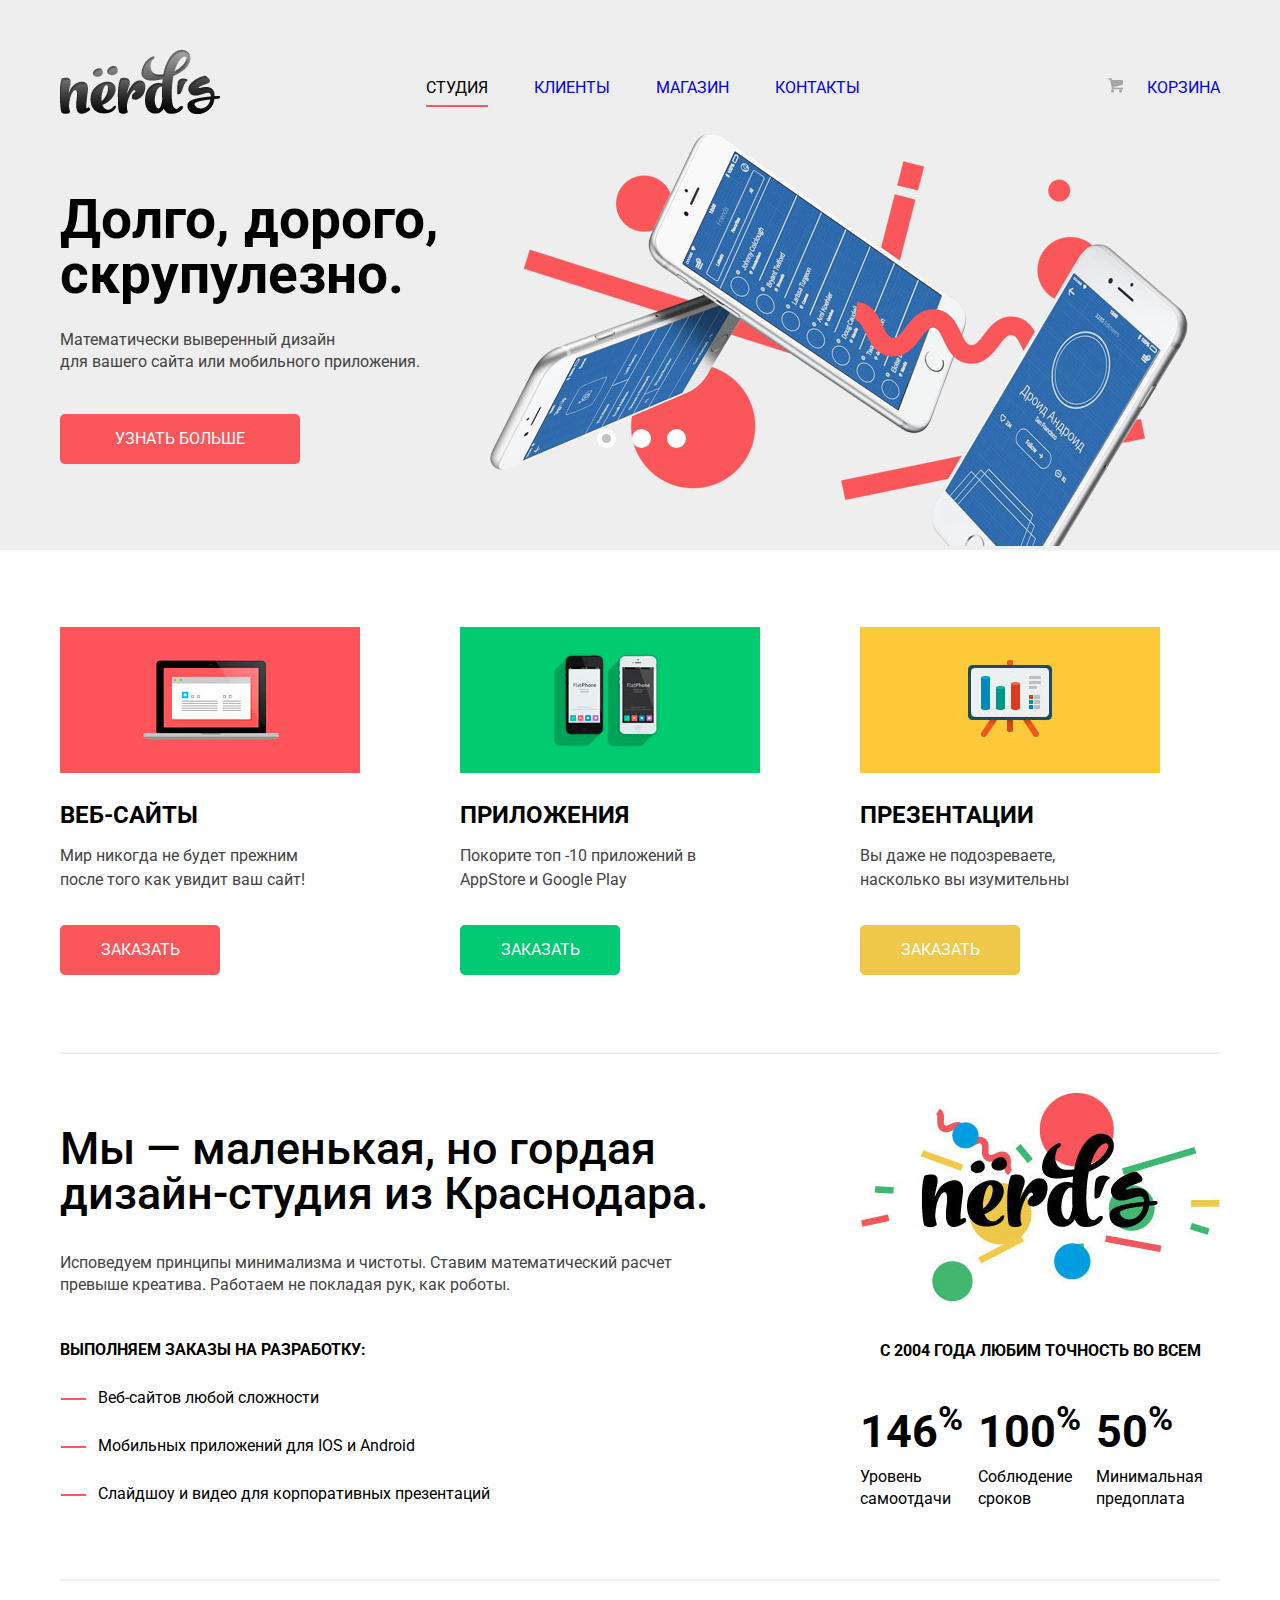
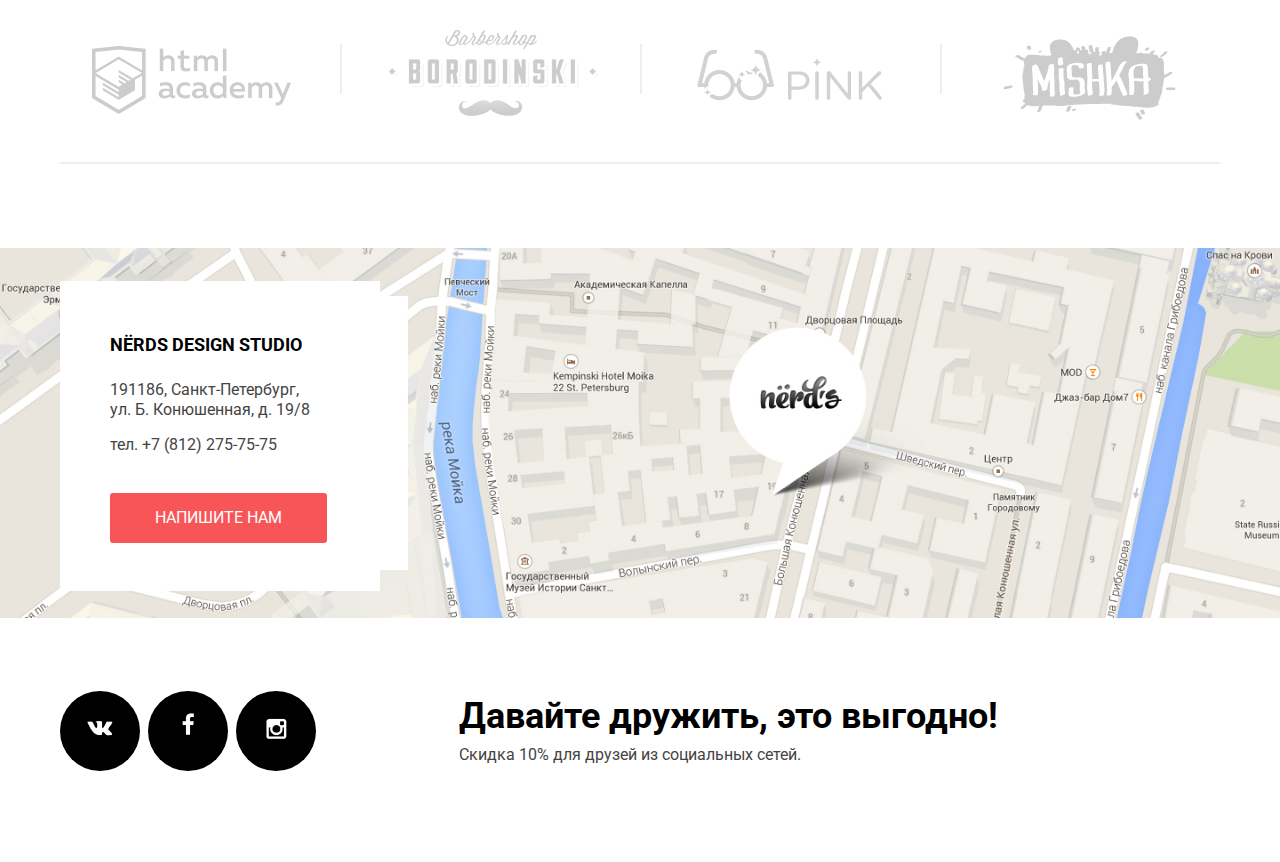
==== index.html @ 0f5d5f42 "полная доделка" ====
<!DOCTYPE html>
<html>
   <head>
      <meta charset="utf-8">
      <title>Дизайн студия Nёrd's</title>
      <link href="https://fonts.googleapis.com/css?family=Roboto:400,500,700&amp;subset=cyrillic" rel="stylesheet">
      <link href="css/normalize.css" rel="stylesheet">
      <link href="css/style.css" rel="stylesheet">
   </head>
   <body>
      <header class="main-header">
         <div class="container">
            <nav class="main-navigation">
               <div class="nav-logo">
                  <a href="#">
                  <img src="img/nerds-logo.png.png" width="100%" height="" alt="logo">
                  </a>
               </div>
               <ul class="nav-menu">
                  <li><a class="nav-btn active">СТУДИЯ</a></li>
                  <li><a class="nav-btn" href="#">КЛИЕНТЫ</a></li>
                  <li><a class="nav-btn" href="catalog.html">МАГАЗИН</a></li>
                  <li><a class="nav-btn" href="#">КОНТАКТЫ</a></li>
               </ul>
               <div class="user-block">
                  <a class="nav-btn" href="#"><img src="img/cart-icon.png.png" width="" height="" alt="basket"> КОРЗИНА</a>
               </div>
            </nav>
            <div class="slider">
               <input type="radio" id="btn-1" name="toggle" checked>
               <input type="radio" id="btn-2" name="toggle">
               <input type="radio" id="btn-3" name="toggle">
               <div class="slider-controls">
                  <label for="btn-1"></label>
                  <label for="btn-2"></label>
                  <label for="btn-3"></label>
               </div>
               <div class="slides">
                  <div class="slide">
                     <div class="slide-text">
                        <div class="slide-title">Долго, дорого, скрупулезно.</div>
                        <p>Математически выверенный дизайн<br>
                           для вашего сайта или мобильного приложения.
                        </p>
                        <a class="btn" href="#">УЗНАТЬ БОЛЬШЕ</a>
                     </div>
                  </div>
                  <div class="slide">
                     <div class="slide-text">
                        <div class="slide-title">Любим математику, как никто другой</div>
                        <p>Никакого креатива, только математические формулы<br>для расчета идеальных пропорций.
                        </p>
                        <a class="btn" href="#">УЗНАТЬ БОЛЬШЕ</a>
                     </div>
                  </div>
                  <div class="slide">
                     <div class="slide-text">
                        <div class="slide-title">Только ночь,<br> только хардкор</div>
                        <p>Работать днем, как все? Мы против этого.<br>
                           Ближе к полуночи работа только начинается
                        </p>
                        <a class="btn" href="#">УЗНАТЬ БОЛЬШЕ</a>
                     </div>
                  </div>
               </div>
            </div>
         </div>
      </header>
      <div class="categories container">
         <div class="production-web">
            <img src="img/production-web.jpg" width="300px" height="146px" alt="веб-сайты"> 
            <h3>ВЕБ-САЙТЫ</h3>
            <p>Мир никогда не будет прежним<br>
               после того как увидит ваш сайт!
            </p>
            <a href="#">ЗАКАЗАТЬ</a> 
         </div>
         <div class="production-app">
            <img src="img/production-app.jpg" width="300px" height="146px" alt="приложения">
            <h3>ПРИЛОЖЕНИЯ</h3>
            <p>Покорите топ -10 приложений в<br>
               AppStore и Google Play
            </p>
            <a href="#">ЗАКАЗАТЬ</a>
         </div>
         <div class="production-pres">
            <img src="img/production-pres.jpg" width="300px" height="146px" alt="презентации">
            <h3>ПРЕЗЕНТАЦИИ</h3>
            <p>Вы даже не подозреваете,<br>
               насколько вы изумительны
            </p>
            <a href="#">ЗАКАЗАТЬ</a>
         </div>
      </div>
      <div class="column container">
         <div class="column-left">
            <div class="lead"> Мы — маленькая, но гордая
               дизайн-студия из Краснодара.
            </div>
            <p>Исповедуем принципы минимализма и чистоты. Ставим математический расчет превыше креатива. Работаем не покладая рук, как роботы.</p>
            <div class="column-work"> ВЫПОЛНЯЕМ ЗАКАЗЫ НА РАЗРАБОТКУ:
            </div>
            <ul>
               <li>Веб-сайтов любой сложности</li>
               <li>Мобильных приложений для IOS и Android</li>
               <li>Слайдшоу и видео для корпоративных презентаций</li>
            </ul>
         </div>
         <div class="column-right">
            <div class="column-logo">
               <img src="img/nerds-illustration.jpg.jpg" width="360" height="208" alt="Логотип Nerds">
            </div>
            <span class="column-right-work">С 2004 ГОДА ЛЮБИМ ТОЧНОСТЬ ВО ВСЕМ</span>
            <ul>
               <li><span class="right-work">146<sup>%</sup></span><br> Уровень самоотдачи</li>
               <li><span class="right-work">100<sup>%</sup></span><br>  Соблюдение сроков</li>
               <li><span class="right-work">50<sup>%</sup></span><br> Минимальная предоплата</li>
            </ul>
         </div>
      </div>
      <div class="friends-logo container">
         <a href="#"><img src="img/logo-1.png.png" width="" height="" alt="html academy" class="opacity"></a>
         <a href="#"><img src="img/logo-2.png.png" width="" height="" alt="borodinski" class="opacity"></a>
         <a href="#"><img src="img/logo-3.png.png" width="" height="" alt="pink" class="opacity"></a>
         <a href="#"><img src="img/logo-4.png.png" width="" height="" alt="mishka" class="opacity"></a>
      </div>
      <div class="map">
         <img src="img/map.jpg" width="100%" height="" alt="карта">
         <div class="contacts">
         
           <h4>NЁRDS DESIGN STUDIO</h4>
           <p><span class="address">191186, Санкт-Петербург,<br> ул. Б. Конюшенная, д. 19/8</span><br>тел. +7 (812) 275-75-75</p>
            <a href="#">НАПИШИТЕ НАМ</a>
         
         </div>
      </div>
      <footer class="main-footer container">
         <div class="footer-social">
            <a href="#" class="social vk">в контакте</a>
            <a href="#" class="social fb">фейсбук</a>
            <a href="#" class="social insta">инстаграмм</a>
         </div>
         <div class="footer-content">
            <h2>Давайте дружить, это выгодно!</h2>
            <p> Скидка 10% для друзей из социальных сетей.</p>
         </div>
      </footer>
   </body>
</html>
---- css/style.css ----
body {
    font-size: 16px;
    line-height: 22px;
    background-color: #ffffff;
    font-weight: normal;
    font-family: Roboto, Arial, sans-serif;
    
}

/* layout */

.container {
    width: 1160px;
/*    justify-content: space-between;*/
    margin-left: auto;
    margin-right: auto;
/*    display: flex;*/
    padding-left: 20px;
    padding-right: 20px;
}


/* common */

button {

}

.lead {
    font-size: 45px;
    line-height: 45px;
    font-weight: 500;
    color: #000;
    margin-top: 50px;
    margin-bottom: 36px;
}

.main-header h1 {
    font-size: 55px;
    padding-bottom: 106px;
    text-align: center;
    padding-top: 35px;
    line-height: 55px;
/*    padding-left: 20px;*/
}
h2 {
    font-size: 36px;
    line-height: 36px;
    font-weight: bold;
}
h3 {
    font-size: 24px;
    line-height: 24px;
    margin-bottom: 17px;
}
p {
    color: #444444;
}

/* header */

.main-header {
    background-color: #eeeeee;
/*    height: 545px;*/
}

/* nav */

.main-navigation {
    display: flex;
    justify-content: space-between;
}
.nav-logo {
    margin-top: 49px;
}
.nav-logo:hover {
  opacity: 0.8;
}
.nav-logo:active {
  opacity: 0.3;
}
.nav-menu {
    margin-top: 77px;
    padding-left: 0px;
}
.nav-btn {
    padding-bottom: 8px;
    text-decoration: none; 
}
.active {
    border-bottom: 2px solid;
    border-color: #fb565a;
}
.nav-menu li {
    display: inline;
    margin-right: 42px;
   
}
.nav-menu a:hover {
    color: #e74246;
}
.nav-menu a:active {
    color: #cacaca;
}
.user-block {
    margin-top: 77px; 
}
.basket {
    text-decoration: none; 
}
.user-block a:hover {
    color: #e74246;
}
.user-block a:active {
    color: #cacaca;
}
.user-block img {
    margin-right: 20px;
}

/* Slider */

.slider {
    position: relative;
    height: 430px;
    width: 1160px
}
.slider input[type=radio] {
    position: absolute;
    opacity: 0;
}
.slider-controls {
    position: absolute;
    bottom: 95px;
    left: 50%;
    width: 200px;
    height: 10px;
    margin-left: -93px;
    text-align: center;
    z-index: 1;
    margin-bottom: 16px;
}
.slider-controls label {
    display: inline-block;
    width: 9px;
    height: 9px;
/*    margin: 0 3px;*/
    background: #ffffff;
    border: 5px solid white;
    vertical-align: top;
    border-radius: 50%;
    cursor: pointer;
    margin-right: 12px;
}
#btn-1:checked ~ .slider-controls label[for="btn-1"],
#btn-2:checked ~ .slider-controls label[for="btn-2"],
#btn-3:checked ~ .slider-controls label[for="btn-3"] { 
    background:#c1c1c1;
}
.slide {
    position: absolute;
    top: 0;
    left: 0;
    width: 100%;
    height: 100%;
    overflow: hidden;
}
.slide-text {
    width: 530px;
    padding: 30px 0;
    color: #283136;
}
.slide-text p {
    margin-top: 27px;
}
.slide-title {
    font-size: 55px;
    line-height: 55px;
    font-weight: bold;
    color: black;
    padding-top: 42px;
}
.slide .btn {
    display: block;
    width: 240px;
    height: 50px;
    font-size: 16px;
    line-height: 50px;
    margin-top: 41px;
    color: #ffffff;
    text-transform: uppercase;
    text-align: center;
    text-decoration: none;
    background: #fb565a;
    border-radius: 5px;
}
.slide .btn:hover {
    background: #e74246;
}
.slide .btn:active {
    background: #d7373b;
    color: #e38486;
}

.slide:nth-child(1) {
    background-image: url("../img/slide1.png");
    background-repeat: no-repeat;
    background-position: 99% -5px;
}
.slide:nth-child(2) {
    background-image: url("../img/slide2.png");
    background-repeat: no-repeat;
    background-position: 100% 0px;
}
.slide:nth-child(3) {
    background-image: url("../img/slide3.png");
    background-repeat: no-repeat;
    background-position: 100% 0px;
}
.slide {
    display: none;
}
#btn-1:checked ~ .slides .slide:nth-child(1) { 
    display: block;
}
#btn-2:checked ~ .slides .slide:nth-child(2) { 
    display: block;
}
#btn-3:checked ~ .slides .slide:nth-child(3) { 
    display: block;}

/* Categories */

.categories {
    display: flex;
    justify-content: space-between;
    padding-top: 77px;
}
.categories p {
    line-height: 24px;
}
.production-web a {
    display: inline-block;
    width: 160px;
    line-height: 50px;
    text-decoration: none;
    background: #fb565a;
    color: #ffffff;
    text-align: center;
    border-radius: 5px;
    margin-top: 17px;
}
.production-web a:hover {
    background-color: #e74246;
}
.production-web a:active {
    background-color: #d7373b;
    color: #e38486;
}
.production-app a {
    display: inline-block;
    width: 160px;
    line-height: 50px;
    text-decoration: none;
    background: #00ca74;
    color: #ffffff;
    text-align: center;
    border-radius: 5px;
    margin-top: 17px;
}
.production-app a:hover {
    background-color: #00bc6c;
}
.production-app a:active {
    background-color: #00aa62;
    color: #74c69a;
}
.production-pres {
/*    width: 300px;*/
    margin-right: 60px;
}
.production-pres a {
    display: inline-block;
    width: 160px;
    line-height: 50px;
    text-decoration: none;
    background: #efc84a;
    color: #ffffff;
    text-align: center;
    border-radius: 5px;
    margin-top: 17px;
}
.production-pres a:hover {
    background-color: #eab534;
}
.production-pres a:active {
    background-color: #e5a722;
    color: #edc47c;
}



/*Catalog*/

.catalog.container {
    display: flex;
    padding-top: 22px;
}
.catalog-column-left {
  padding-right: 141px;
  padding-top: 3px;
}
.filter-title {
   font-size: 19px;
/*   line-height: 30px;*/
    font-weight: bold;
}
.layout {
    padding-top: 60px;
}

.layout ul, .features ul {
    list-style-type: none;
    padding: 0;
}
.layout li {
  line-height: 28px;
  position: relative;
  padding-bottom: 12px;
}
.layout input {
  margin-right: 25px;
}
.layout input:before { 
    content: "";
    width: 25px;
    height: 25px;
    position: absolute;
    top: 1px;
    left: 0px;
    background: #ffffff url(../img/sprite.png) no-repeat;
    cursor: pointer;
    background-position: -82px -247px;
}
.layout input:checked:before {
   background-position: -178px -247px;
}
.features {
  padding-top: 19px;
}
.features ul {
  margin-top: 6px;
}
.features li {
  position: relative;
  line-height: 40px;
}
.features input {
  margin-right: 25px;
  
}
 .features input:before { 
    content: "";
    width: 27px;
    height: 23px;
    position: absolute;
    top: 11px;
    left: 0px;
    background: #ffffff url(../img/sprite.png) no-repeat;
    cursor: pointer;
    background-position: 1px -125px;
}
.features input:checked:before {
   background-position: -175px -125px;
}

.catalog-column-left button {
  width: 260px;
  height: 50px;
  background: #eeeeee;
  font-weight: bold;
  margin-top: 26px;
  text-align: center;
}
.catalog-column-left button:hover {
  background: #dfdfdf;
}
.catalog-column-left button:active {
  background: #d5d5d5;
  color: #a8a8a8;
}
.srt-link {
  text-decoration: none;
  font-size: 14px;
  padding-right: 22px;
  color: #6b6b6b;
  opacity: 0.3;
}
.srt-link:nth-child(3n) {
  padding-right: 32px;
}
.srt-link:hover {
  opacity: 0.6;
}
.srt-link:active {
  opacity: 1;
}
.srt-text {
  font-size: 18px;
  font-weight: bold;
  padding-right: 263px;
}

.icon-down {
  padding-left: 22px;
  width: 14px;
  height: 11px;
  background: url(../img/sprite.png);
  background-position: -840px -93px;
  opacity: 0.2;
}

.icon-up {
  padding-left: 32px;
  width: 14px;
  height: 11px;
  background: url(../img/sprite.png);
  background-position: -730px -93px;
  opacity: 0.2;
}
.icon-down:hover,.icon-up:hover {
  opacity: 0.4;
}
.icon-down:active,.icon-up:active {
  opacity: 1;
}

/*shop*/
.works {
  display: flex;
  flex-wrap: wrap;
  width: 800px;
  padding-top: 50px;
}
.works a {
/*    position: relative;*/
    display: inline-block;
    margin-right: 40px;
    margin-bottom: 27px;
}
.work {
  position: relative;
}
.work:before {
   display: block;
    content: url(../img/browser.png.png);
    opacity: 0.12;
}
.work:hover:before {
  opacity: 1;
}
.works-window {
  position: absolute;
  top: 390px;
  width: 360px;
  height: 230px;
  background: #eeeeee;
  text-align: center;
/*  opacity: 0;*/
  display: none;
}
.work:hover .works-window {
  display: block;
}
.works-window h4 {
  font-size: 18px;
  line-height: 32px;
  margin-bottom: 10px;
}
.works-window a {
  width: 200px;
  height: 50px;
  line-height: 50px;
  background: #fb565a;
  border-radius: 3px;
  color: #ffffff;
  text-decoration: none;
  margin: 0;
}
.works-window a:hover {
  background: #e74246;
}
.works-window a:active {
  background: #d7373b;
}
.pagenav {
  padding-top: 27px;
  padding-bottom: 62px;
}

.pagenum {
  display: inline-block;
  width: 50px;
  height: 50px;
  line-height: 50px;
  color: #000000;
  font-weight: 500;
  text-align: center;
  text-decoration: none;
  background: url(../img/page-active.png);
  margin-right: 7px;
}

.pagenum:nth-child(2) {
  background: url(../img/page-btn.png);
}
.pagenum:nth-child(3) {
  background: url(../img/page-btn.png);
}
.pagenav .next {
  width: 264px;
  height: 50px;
  background: #eeeeee;
  color: #000000;
  text-align: center;
  line-height: 50px;
  font-weight: 500;
}
.pagenum:hover {
  background: #dfdfdf;
}
.pagenum:active {
  background: #d5d5d5;
}
.range-filter {
    padding-top: 52px;
    width: 260px;
}

.range-controls {
    position: relative;
    height: 41px;
    padding-top: 39px;
    padding-right: 20px;
    padding-left: 20px;
    margin-bottom: 15px;
    border-radius: 5px;
    background: #f1f1f1;
}

.range-controls .scale {
  height: 2px;
  background: #d7dcde;
}

.range-controls .bar {
  width: 70%;
  height: 2px;
  background: #00ca74;
}

.range-controls .toggle {
  position: absolute;
  top: 30px;
  left: 0px;
  width: 4px;
  height: 4px;
  cursor: pointer;
  border: 8px solid #fff;
  border-radius: 50%;
  background: #ababab;
  box-shadow: 0 2px 1px 0 #cfcfcf;
}

.range-controls .toggle-min {
  left: 18px;
}

.range-controls .toggle-max {
  left: 160px;
}

.price-controls {
  font-size: 0;
}

.price-controls label {
  font-size: 16px;
  display: inline-block;
  width: 50%;
}

.max-price {
  text-align: right;
}

.price-controls input {
  width: 60px;
  margin-left: 8px;
  padding: 8px 10px;
  text-align: center;
  color: #283136;
  border: none;
  border-radius: 5px;
  background: #f1f1f1;
}

/* Promo */

.column {
  position: relative;
}
.column:before {
  position: absolute;
  top: 63px;
  content: url(../img/divide.png);
}
.column {
    display: flex;
    justify-content: space-around;
    padding-top: 101px;
}
.column li {
    list-style-type: none;
/*    margin-left: 24px;*/
}
.column-right {
    width: 500px; 
    text-align: right;
}
.column-right ul {
    padding: 0; 
    display: flex;
    margin-left: 140px;
    justify-content: space-between;
/*    text-align: left;*/
}
.column-right li {
/*    align-items: center;*/
    text-align: left;
    padding-right: 15px;
    
}
.column-left {
    width: 660px;
}
.column-left ul {
    margin-top: 13px;
    padding-left: 38px;
}
.column-left li {
    line-height: 48px;
    position: relative;
}
.column-left li::before {
    content: "";
    width: 25px;
    height: 2px;
    background: #fb565a;
    position: absolute;
    left: -37px;
    top: 24px;
}
.column-work {
    line-height: 22px;
    font-weight: 700;
     margin-top: 43px;
}

.column-right-work {
    font-size: 16px;
    line-height: 60px;
    font-weight: 700;
    padding-right: 19px;
}
.right-work {
    font-size: 45px;
    line-height: 69px;
    font-weight: bold;
}
.column-logo {
      margin-top: 17px;
/*    margin-left: 130px;*/
      margin-bottom: 14px;
/*      text-align: right;*/
}


/* friends */

.friends-logo {
    position: relative;
    display: flex;
    justify-content: space-between;
    padding-bottom: 78px;
    padding-top: 50px;
}
.friends-logo::before {
  position: absolute;
  top: 31px;
  content: url(../img/divide.png);
}
.friends-logo::after {
  position: absolute;
  top: 214px;
  content: url(../img/divide.png);
}
.friends-logo a {
  position: relative;
}
.friends-logo a::after {
  position: absolute;
  left: 280px;
  top: 60px;
  content:"";
  width: 2px;
  height: 50px;
  background: #eeeeee;
}
.friends-logo a:last-child:after {
  background: #ffffff;
}
.opacity {
    filter: opacity(0.2);
}
.opacity:hover {
    filter: opacity(1);
}
.opacity:active {
    filter: opacity(0.1);
}

/* map */

.map {
    position: relative;
    min-width: 1200px;    
}
.contacts {
  position: absolute;
  top: 50%;
  transform: translateY(-50%);
  left: 50%;
  margin-left: -580px;
  background: #ffffff;
  width: 320px;
  height: 310px;
}
.contacts h4 {
  font-size: 18px;
  padding-top: 29px;
  padding-left: 50px;
}
.contacts p {
  font-size: 16px;
  font-weight: 400;
  line-height: 20px;
  padding-left: 50px;
}
.contacts .address {
  display: inline-block;
  padding-bottom: 15px;
}
.contacts a {
  display: inline-block;
  text-decoration: none;
  background: #f85559;
  width: 217px;
  height: 50px;
  border-radius: 3px;
  text-align: center;
  line-height: 50px;
  color: #ffffff;
  margin-left: 50px;
  margin-top: 22px;
}

/*pop-up*/

.modal-content {
  position: fixed;
  left: 50%;
  top: 50%;
  transform: translateX(-50%) translateY(-50%);
  width: 960px;
  height: 592px;
  background: #ffffff;
  box-shadow: 0 30px 50px #717272;
  z-index: 2;
}
.modal-in {
  position: relative;
  width: 760px;
  margin-left: auto;
  margin-right: auto;
}
.modal-content-title {
  padding-top: 72px;
  font-weight: 500;
  font-size: 45px;
  padding-bottom: 40px;
  margin: 0;
}
.modal-in input {
  display:block;
}
.modal-input {
  font-weight: bold;
  line-height: 30px;
  display: flex;
  justify-content: space-between;
  flex-wrap: wrap;
  padding-bottom: 28px;
}
.modal-input input {
  padding-left: 10px;
}
.name-input {
  width: 360px;
  height: 50px;
}
.e-mail {
  width: 360px;
  height: 50px;
}
textarea {
  color: #b1b1b1;
  padding-top: 12px;
  padding-left: 10px;
}
.modal-content-letter{
  font-weight: bold;
  line-height: 30px;
}
.modal-send {
  width: 260px;
  height: 50px;
  background-color: #fb565a;
  cursor: pointer;
  color: #ffffff;
  padding: 0;
  border: 0;
  margin-top: 33px;
  border-radius: 3px;
}

.modal-content-close {
  position: absolute;
  top: 80px;
  left: 750px;
  width: 20px;
  height: 20px;
  font-size: 0;
  background-image: url(../img/close-cros.png);
  cursor: pointer;
  opacity: 0.3;
  border: 0;
  padding: 0;
  outline-color: #fb565a;
}
.modal-content-close:hover {
  opacity: 1;
}
.modal-content-close:active {
  opacity: 0.1;

}

/* footer */


.main-footer {
    display: flex;
    justify-content: space-between;
    padding-bottom: 80px;
    padding-top: 40px;
    align-items: center;
}

.footer-content {
    width: 65.6%;
/*    line-height: 20px;*/
}
.footer-content h2 {
    line-height: 24px;
    margin-bottom: 0px;
    margin-top: 0px;
    padding-top: 40px;
}

/* social */

.footer-social {
    margin-top: 12px;
    width: 33.3%;
}
.footer-social a {
      display: inline-block;
      width: 80px;
      height: 80px;
      border-radius: 40px;
      margin-right: 4px;
/*      margin-top: 60px; */
      background-image: url(../img/sprite.png);
      background-color: #000000;
      background-repeat: no-repeat;  
      font-size: 0px;
      text-decoration: none;

}
.social.vk {
        background-position: 27px 26px;
}
.social.fb {
       background-position: -64px 22px;
}

.social.insta {
        background-position: -153px 26px;
}
.footer-social a:hover {
       background-color: #e74246;
}
.footer-social a:active {
       background-color: #d7373b;
}
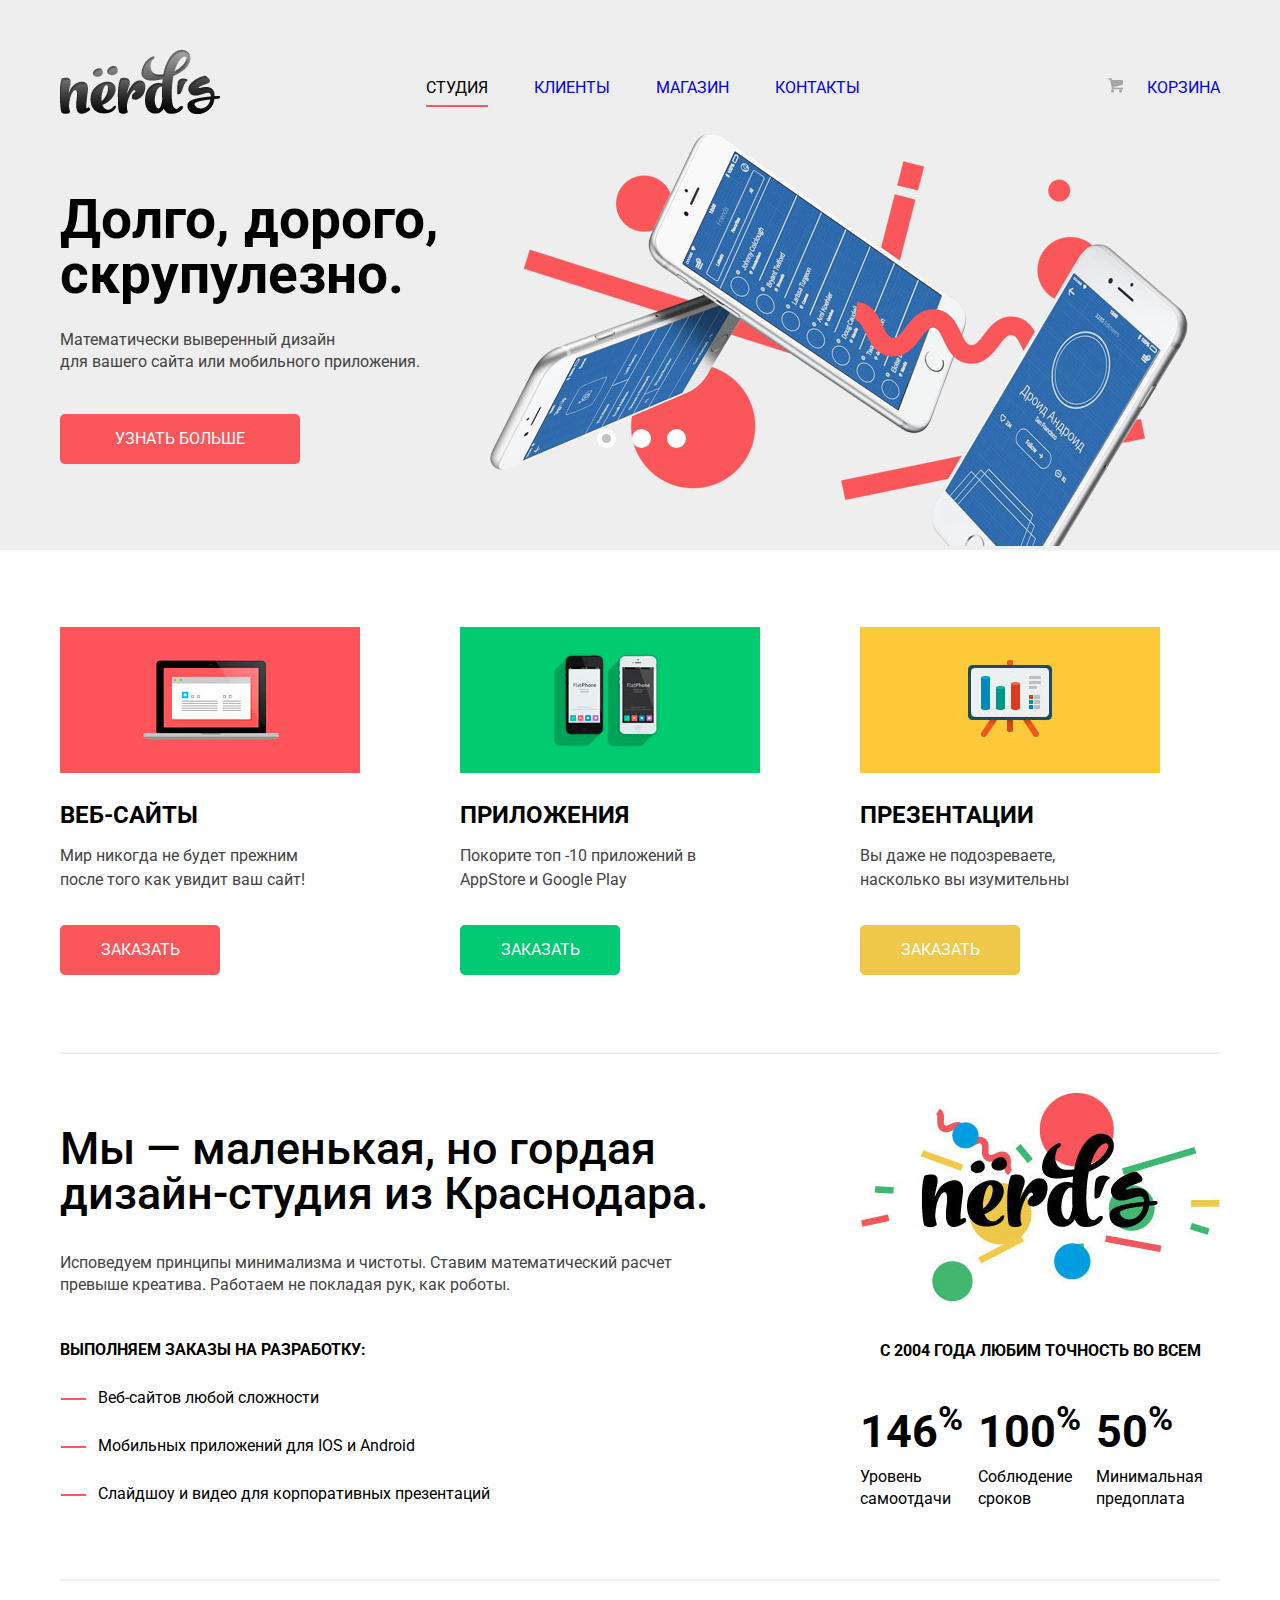
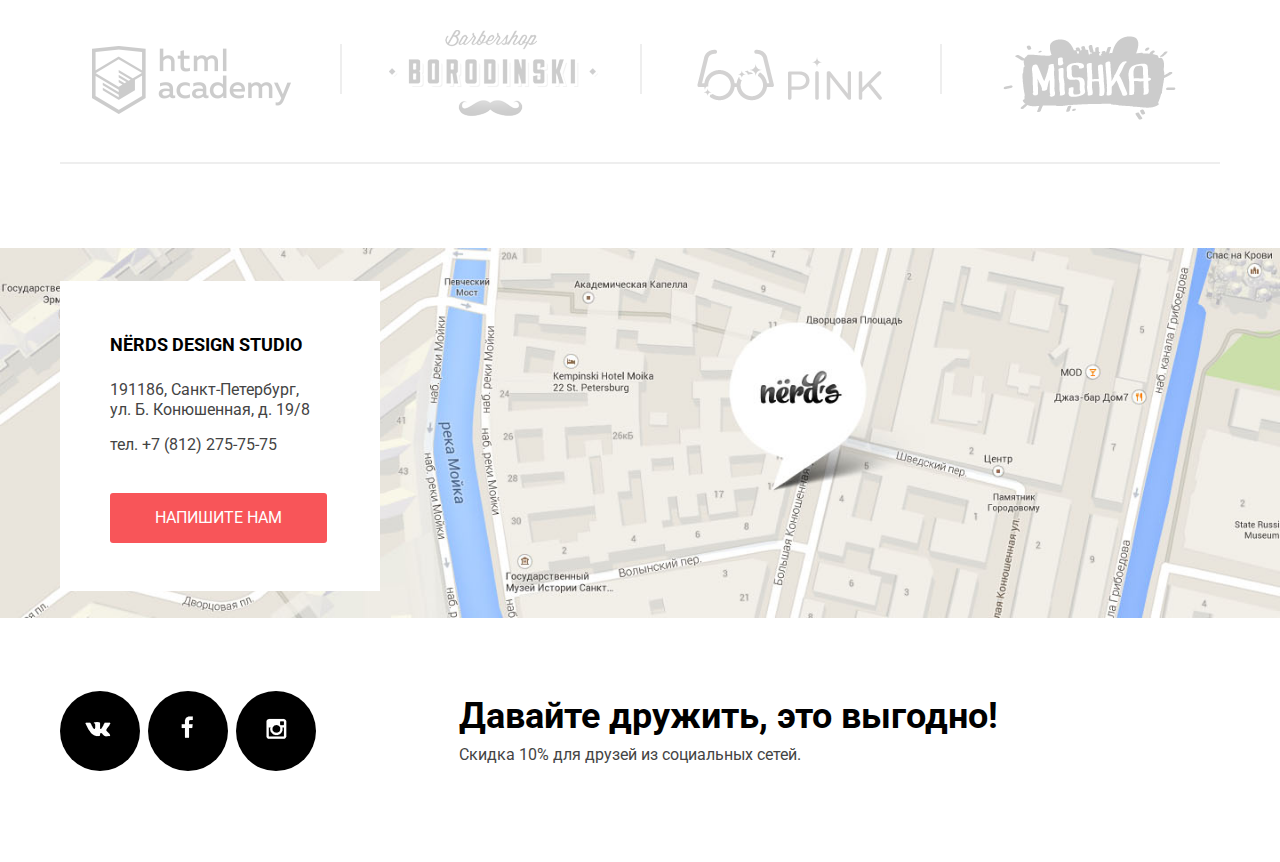
==== commit 8bac4f03: "предфинальные исправления" ====
--- a/index.html
+++ b/index.html
@@ -125,13 +125,11 @@
          <a href="#"><img src="img/logo-4.png.png" width="" height="" alt="mishka" class="opacity"></a>
       </div>
       <div class="map">
-         <img src="img/map.jpg" width="100%" height="" alt="карта">
+         <img src="img/map.jpg" width="100%" height="100%" alt="карта">
          <div class="contacts">
-         
-           <h4>NЁRDS DESIGN STUDIO</h4>
-           <p><span class="address">191186, Санкт-Петербург,<br> ул. Б. Конюшенная, д. 19/8</span><br>тел. +7 (812) 275-75-75</p>
-            <a href="#">НАПИШИТЕ НАМ</a>
-         
+            <h4>NЁRDS DESIGN STUDIO</h4>
+            <p><span class="address">191186, Санкт-Петербург,<br> ул. Б. Конюшенная, д. 19/8</span><br>тел. +7 (812) 275-75-75</p>
+            <a class="contacts-feedback" href="#">НАПИШИТЕ НАМ</a>       
          </div>
       </div>
       <footer class="main-footer container">
@@ -145,5 +143,38 @@
             <p> Скидка 10% для друзей из социальных сетей.</p>
          </div>
       </footer>
+      <div class="modal-content">
+         <div class="modal-in">
+            <h2 class="modal-content-title">Напишите нам</h2>
+            <form action="echo" method="post">
+               <div class="modal-input">
+                  <label>Ваше имя
+                  <input class="name-input" type="text" placeholder="Представьтесь, пожалуйста" ></label>
+                  <label>Ваш e-mail<input class="e-mail" type="text" name="mail" placeholder="Для отправки ответа">
+                  </label> 
+               </div>
+               <div class="modal-letter">
+                  <label class="modal-content-letter">Текст письма
+                  <textarea rows="6" cols="92">В свободной форме </textarea> </label>
+               </div>
+               <input class="modal-send" type="submit" value="ОТПРАВИТЬ">
+            </form>
+            <button class="modal-content-close" type="button" title="Закрыть">Закрыть</button>
+         </div>
+      </div>
+      <script> 
+         var link = document.querySelector(".contacts-feedback");
+         var popup = document.querySelector(".modal-content");
+         var close = popup.querySelector(".modal-content-close");
+         
+         link.addEventListener("click", function(event) {
+           event.preventDefault();
+           popup.classList.add("modal-content-show");
+         });
+         close.addEventListener("click", function(event) {
+           event.preventDefault();
+           popup.classList.remove("modal-content-show");
+         });
+      </script>
    </body>
 </html>--- a/css/style.css
+++ b/css/style.css
@@ -276,7 +276,6 @@
     color: #74c69a;
 }
 .production-pres {
-/*    width: 300px;*/
     margin-right: 60px;
 }
 .production-pres a {
@@ -302,13 +301,10 @@
 
 /*Catalog*/
 
-.catalog.container {
+.catalog {
     display: flex;
+    justify-content: space-between;
     padding-top: 22px;
-}
-.catalog-column-left {
-  padding-right: 141px;
-  padding-top: 3px;
 }
 .filter-title {
    font-size: 19px;
@@ -381,6 +377,9 @@
   font-weight: bold;
   margin-top: 26px;
   text-align: center;
+  border: 0;
+  padding: 0;
+  cursor: pointer;
 }
 .catalog-column-left button:hover {
   background: #dfdfdf;
@@ -389,15 +388,16 @@
   background: #d5d5d5;
   color: #a8a8a8;
 }
+.sort-block {
+  display: flex;
+  justify-content: flex-end;
+}
 .srt-link {
   text-decoration: none;
   font-size: 14px;
-  padding-right: 22px;
+  padding-right: 33px;
   color: #6b6b6b;
   opacity: 0.3;
-}
-.srt-link:nth-child(3n) {
-  padding-right: 32px;
 }
 .srt-link:hover {
   opacity: 0.6;
@@ -408,25 +408,29 @@
 .srt-text {
   font-size: 18px;
   font-weight: bold;
-  padding-right: 263px;
+  align-self: flex-start;
+  margin-right: auto;
 }
 
 .icon-down {
-  padding-left: 22px;
   width: 14px;
   height: 11px;
   background: url(../img/sprite.png);
-  background-position: -840px -93px;
+  background-position: -851px -100px;
   opacity: 0.2;
+  position: relative;
+  top: 4px;
 }
 
 .icon-up {
-  padding-left: 32px;
   width: 14px;
   height: 11px;
   background: url(../img/sprite.png);
-  background-position: -730px -93px;
+  background-position: -749px -100px;
   opacity: 0.2;
+  position: relative;
+  top: 4px;
+  margin-left: 14px;
 }
 .icon-down:hover,.icon-up:hover {
   opacity: 0.4;
@@ -436,25 +440,28 @@
 }
 
 /*shop*/
+
 .works {
   display: flex;
   flex-wrap: wrap;
-  width: 800px;
+  justify-content: space-between;
+  width: 760px;
   padding-top: 50px;
 }
 .works a {
-/*    position: relative;*/
     display: inline-block;
-    margin-right: 40px;
-    margin-bottom: 27px;
+    margin-bottom: 32px;
 }
 .work {
   position: relative;
-}
+ }
+
 .work:before {
    display: block;
-    content: url(../img/browser.png.png);
-    opacity: 0.12;
+   content: url(../img/browser.png.png);
+   opacity: 0.12;
+   cursor: pointer;
+   height: 40px;
 }
 .work:hover:before {
   opacity: 1;
@@ -787,6 +794,7 @@
   background: #ffffff;
   box-shadow: 0 30px 50px #717272;
   z-index: 2;
+  display: none;
 }
 .modal-in {
   position: relative;
@@ -865,6 +873,9 @@
   opacity: 0.1;
 
 }
+.modal-content-show {
+  display: block;
+}
 
 /* footer */
 
@@ -909,10 +920,10 @@
 
 }
 .social.vk {
-        background-position: 27px 26px;
+        background-position: 25px 27px;
 }
 .social.fb {
-       background-position: -64px 22px;
+       background-position: -65px 25px;
 }
 
 .social.insta {
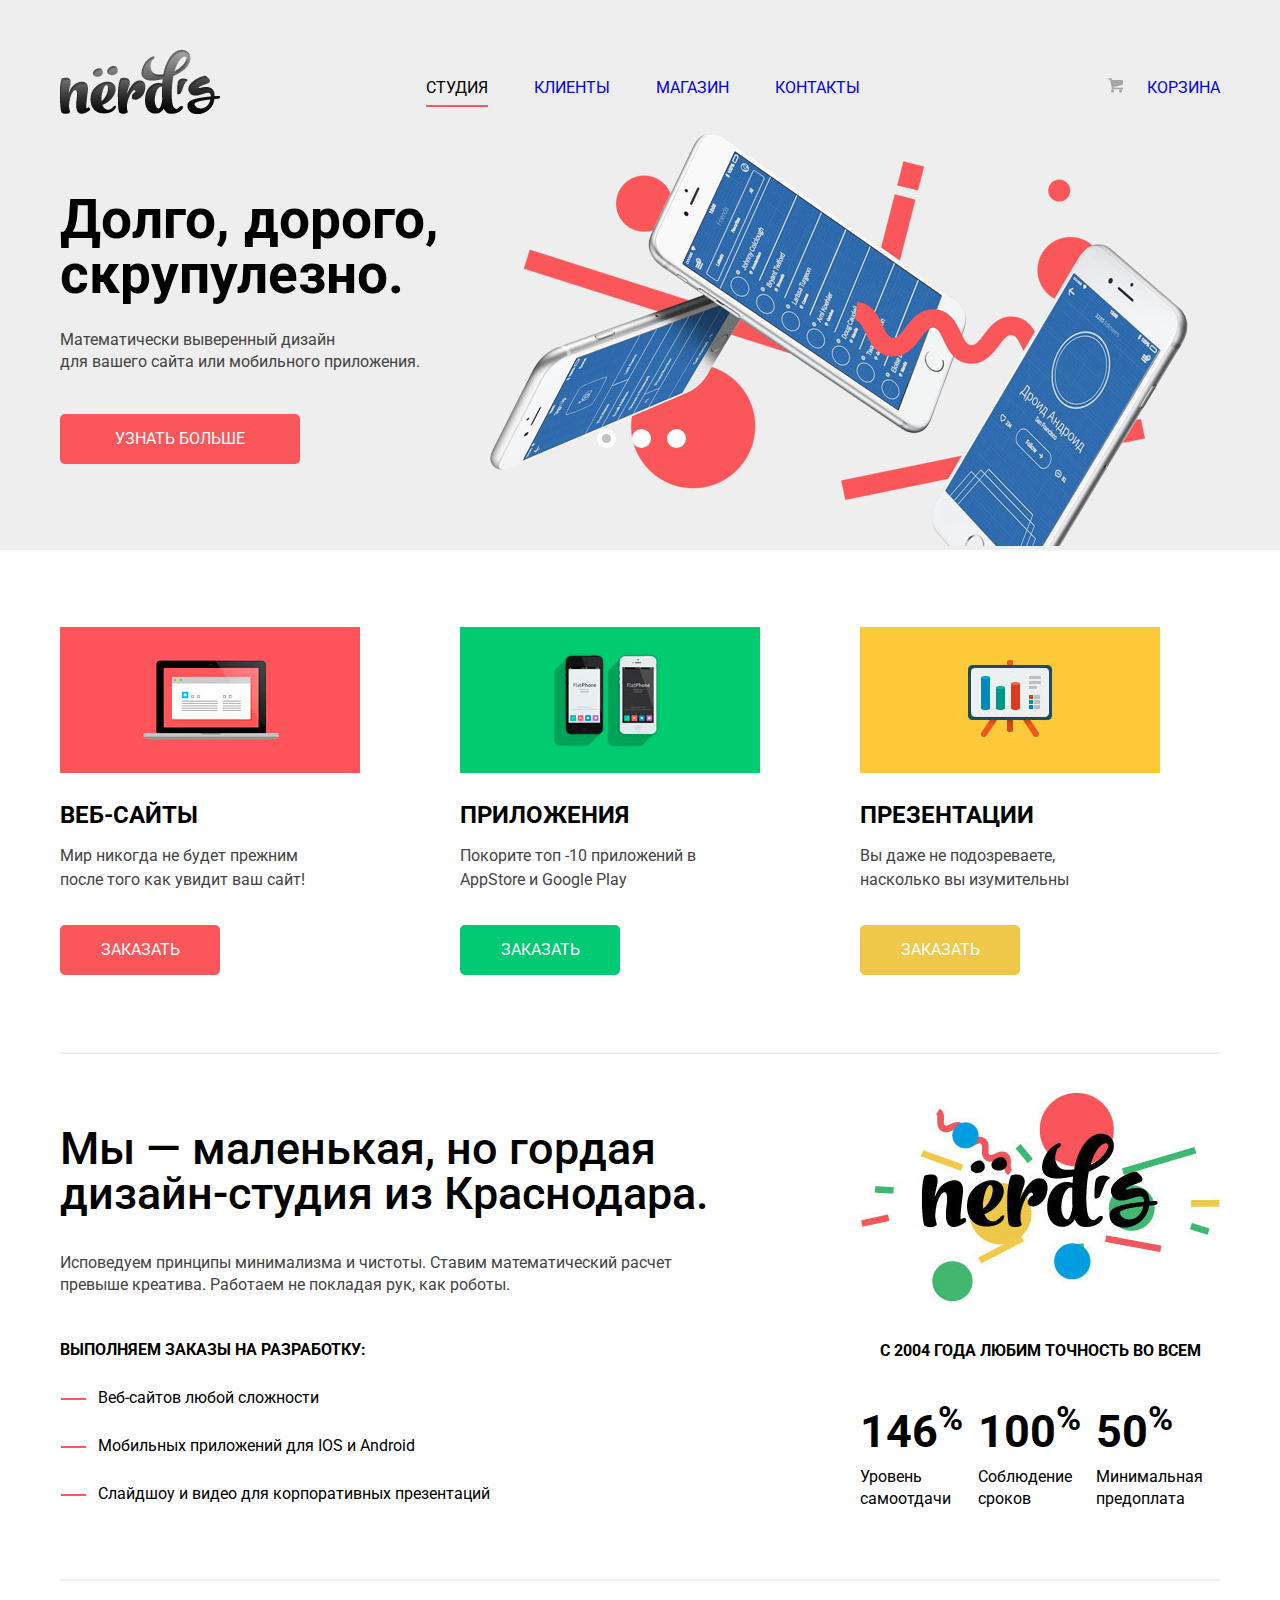
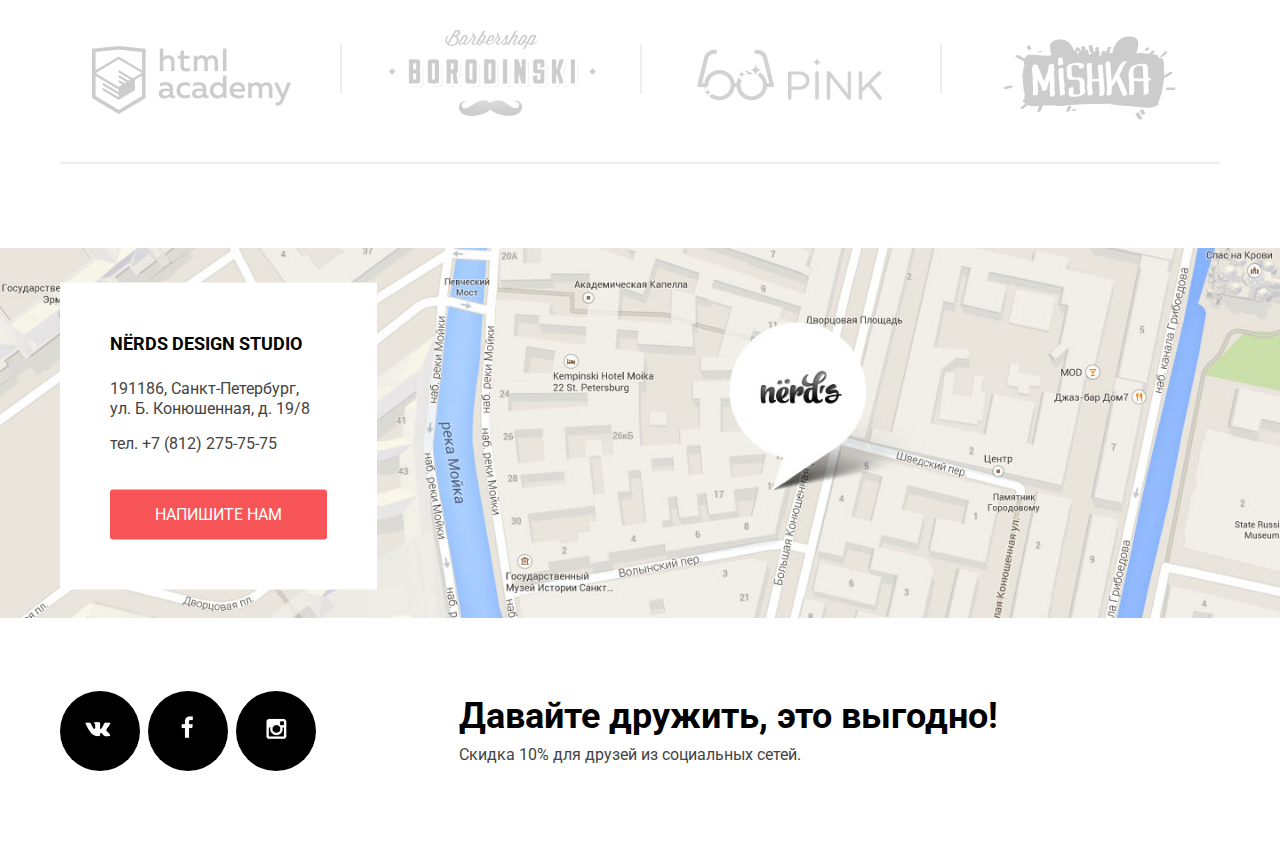
==== commit 5e062590: "финальные правки" ====
--- a/index.html
+++ b/index.html
@@ -13,7 +13,7 @@
             <nav class="main-navigation">
                <div class="nav-logo">
                   <a href="#">
-                  <img src="img/nerds-logo.png.png" width="100%" height="" alt="logo">
+                  <img src="img/nerds-logo.png.png" width="160" height="65" alt="logo">
                   </a>
                </div>
                <ul class="nav-menu">
@@ -23,7 +23,7 @@
                   <li><a class="nav-btn" href="#">КОНТАКТЫ</a></li>
                </ul>
                <div class="user-block">
-                  <a class="nav-btn" href="#"><img src="img/cart-icon.png.png" width="" height="" alt="basket"> КОРЗИНА</a>
+                  <a class="nav-btn" href="#"><img src="img/cart-icon.png.png" width="15" height="15" alt="basket"> КОРЗИНА</a>
                </div>
             </nav>
             <div class="slider">
@@ -68,7 +68,7 @@
       </header>
       <div class="categories container">
          <div class="production-web">
-            <img src="img/production-web.jpg" width="300px" height="146px" alt="веб-сайты"> 
+            <img src="img/production-web.jpg" width="300" height="146" alt="веб-сайты"> 
             <h3>ВЕБ-САЙТЫ</h3>
             <p>Мир никогда не будет прежним<br>
                после того как увидит ваш сайт!
@@ -76,7 +76,7 @@
             <a href="#">ЗАКАЗАТЬ</a> 
          </div>
          <div class="production-app">
-            <img src="img/production-app.jpg" width="300px" height="146px" alt="приложения">
+            <img src="img/production-app.jpg" width="300" height="146" alt="приложения">
             <h3>ПРИЛОЖЕНИЯ</h3>
             <p>Покорите топ -10 приложений в<br>
                AppStore и Google Play
@@ -84,7 +84,7 @@
             <a href="#">ЗАКАЗАТЬ</a>
          </div>
          <div class="production-pres">
-            <img src="img/production-pres.jpg" width="300px" height="146px" alt="презентации">
+            <img src="img/production-pres.jpg" width="300" height="146" alt="презентации">
             <h3>ПРЕЗЕНТАЦИИ</h3>
             <p>Вы даже не подозреваете,<br>
                насколько вы изумительны
@@ -119,10 +119,10 @@
          </div>
       </div>
       <div class="friends-logo container">
-         <a href="#"><img src="img/logo-1.png.png" width="" height="" alt="html academy" class="opacity"></a>
-         <a href="#"><img src="img/logo-2.png.png" width="" height="" alt="borodinski" class="opacity"></a>
-         <a href="#"><img src="img/logo-3.png.png" width="" height="" alt="pink" class="opacity"></a>
-         <a href="#"><img src="img/logo-4.png.png" width="" height="" alt="mishka" class="opacity"></a>
+         <a href="#"><img src="img/logo-1.png.png" width="260" height="180" alt="html academy" class="opacity"></a>
+         <a href="#"><img src="img/logo-2.png.png" width="260" height="180" alt="borodinski" class="opacity"></a>
+         <a href="#"><img src="img/logo-3.png.png" width="260" height="180" alt="pink" class="opacity"></a>
+         <a href="#"><img src="img/logo-4.png.png" width="260" height="180" alt="mishka" class="opacity"></a>
       </div>
       <div class="map">
          <img src="img/map.jpg" width="100%" height="100%" alt="карта">
--- a/css/style.css
+++ b/css/style.css
@@ -22,7 +22,7 @@
 
 /* common */
 
-button {
+.btn {
 
 }
 
@@ -144,7 +144,6 @@
     display: inline-block;
     width: 9px;
     height: 9px;
-/*    margin: 0 3px;*/
     background: #ffffff;
     border: 5px solid white;
     vertical-align: top;
@@ -750,19 +749,17 @@
   left: 50%;
   margin-left: -580px;
   background: #ffffff;
-  width: 320px;
-  height: 310px;
+  padding:  50px;
 }
 .contacts h4 {
   font-size: 18px;
-  padding-top: 29px;
-  padding-left: 50px;
+  margin-top: 0px;
 }
 .contacts p {
   font-size: 16px;
   font-weight: 400;
   line-height: 20px;
-  padding-left: 50px;
+/*  padding-left: 50px;*/
 }
 .contacts .address {
   display: inline-block;
@@ -778,8 +775,18 @@
   text-align: center;
   line-height: 50px;
   color: #ffffff;
-  margin-left: 50px;
-  margin-top: 22px;
+/*  margin-left: 50px;*/
+/*  margin-top: 22px;*/
+}
+.contacts-feedback {
+  margin-top: 20px;
+}
+.contacts-feedback:hover {
+  background: #e74246;
+}
+.contacts-feedback:active {
+    background-color: #d7373b;
+    color: #e38486;
 }
 
 /*pop-up*/
@@ -850,6 +857,13 @@
   border: 0;
   margin-top: 33px;
   border-radius: 3px;
+}
+.modal-send:hover {
+  background: #e74246;
+}
+.modal-send:active {
+    background-color: #d7373b;
+    color: #e38486;
 }
 
 .modal-content-close {
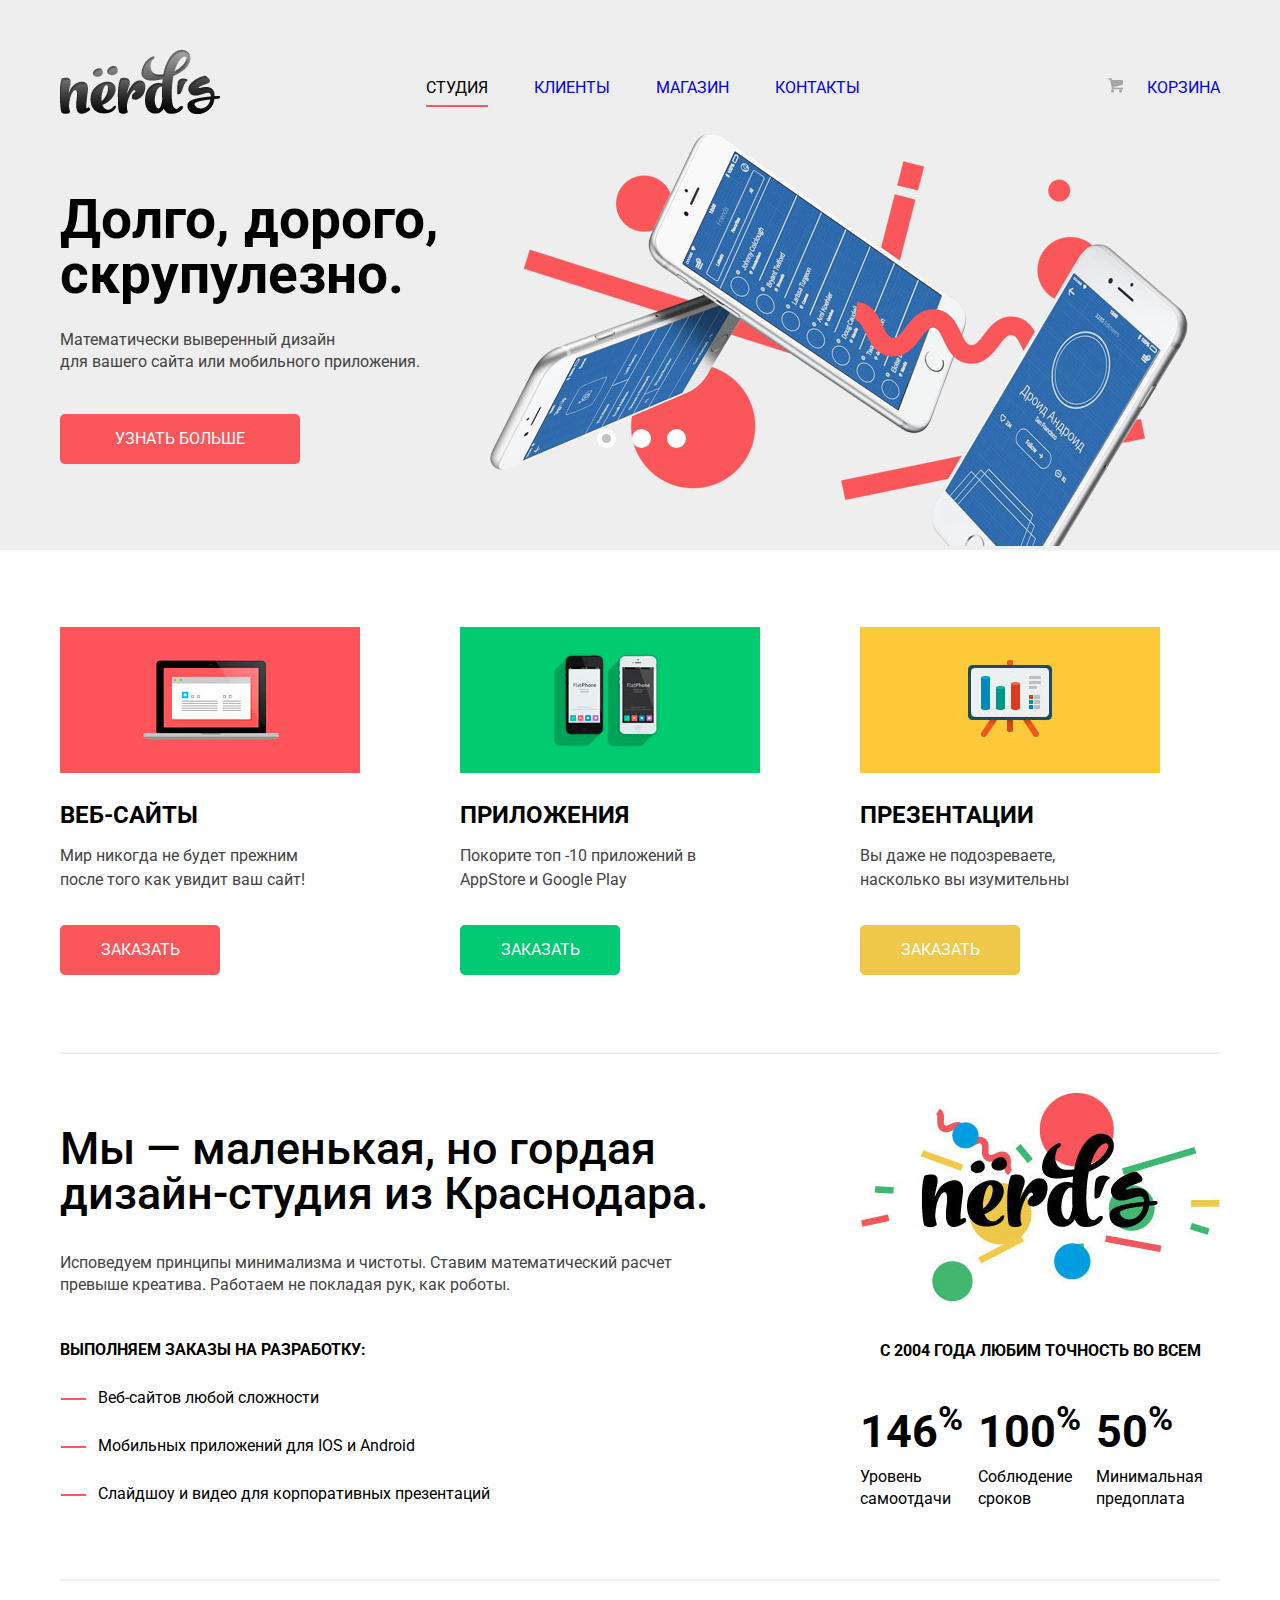
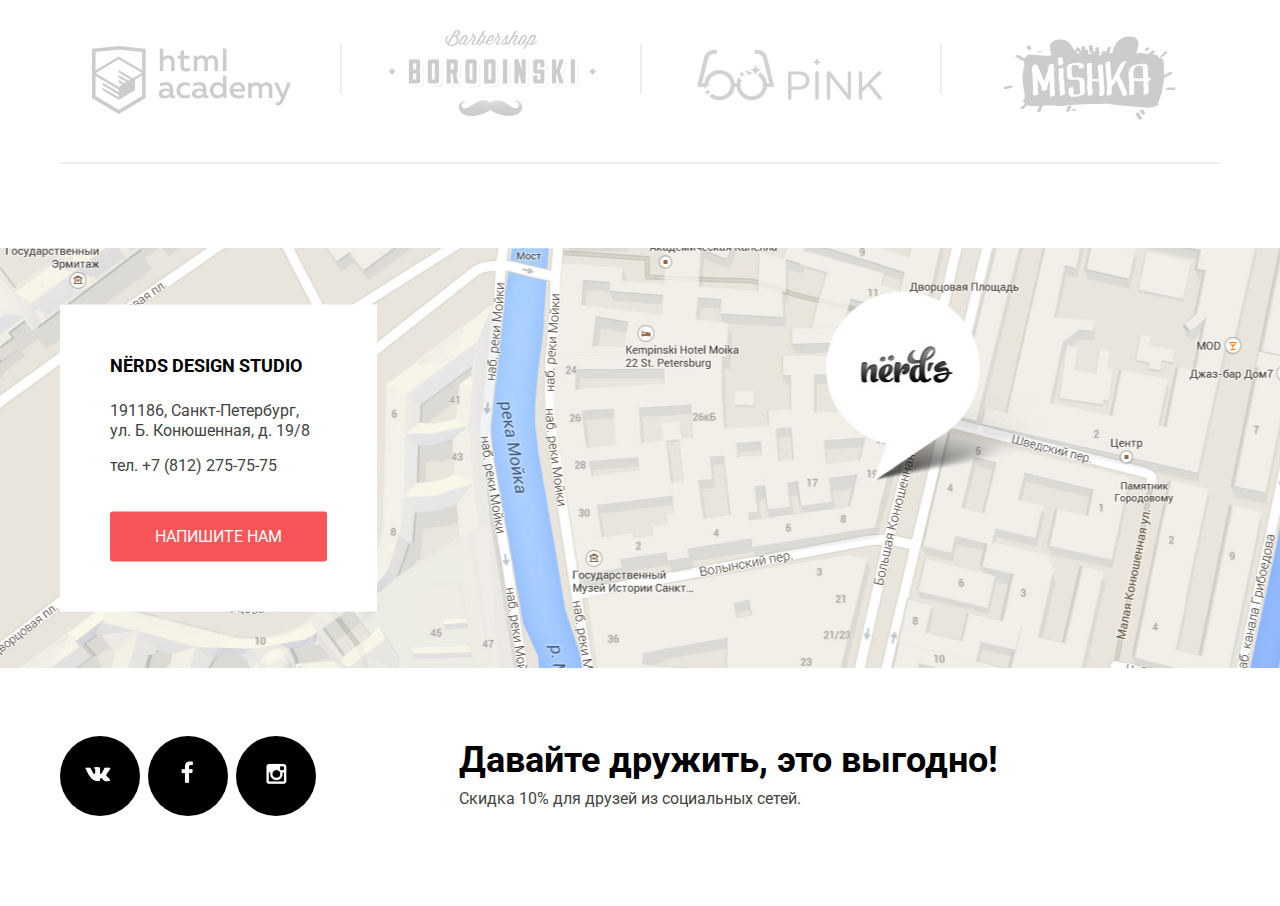
==== commit 6b811bcc: "финальная версия" ====
--- a/index.html
+++ b/index.html
@@ -125,7 +125,6 @@
          <a href="#"><img src="img/logo-4.png.png" width="260" height="180" alt="mishka" class="opacity"></a>
       </div>
       <div class="map">
-         <img src="img/map.jpg" width="100%" height="100%" alt="карта">
          <div class="contacts">
             <h4>NЁRDS DESIGN STUDIO</h4>
             <p><span class="address">191186, Санкт-Петербург,<br> ул. Б. Конюшенная, д. 19/8</span><br>тел. +7 (812) 275-75-75</p>
--- a/css/style.css
+++ b/css/style.css
@@ -740,7 +740,13 @@
 
 .map {
     position: relative;
-    min-width: 1200px;    
+    min-width: 1200px;
+    height: 420px;
+    background: url(../img/map.jpg) no-repeat center center;
+}
+.map img {
+  width: 100%;
+  height: auto;
 }
 .contacts {
   position: absolute;
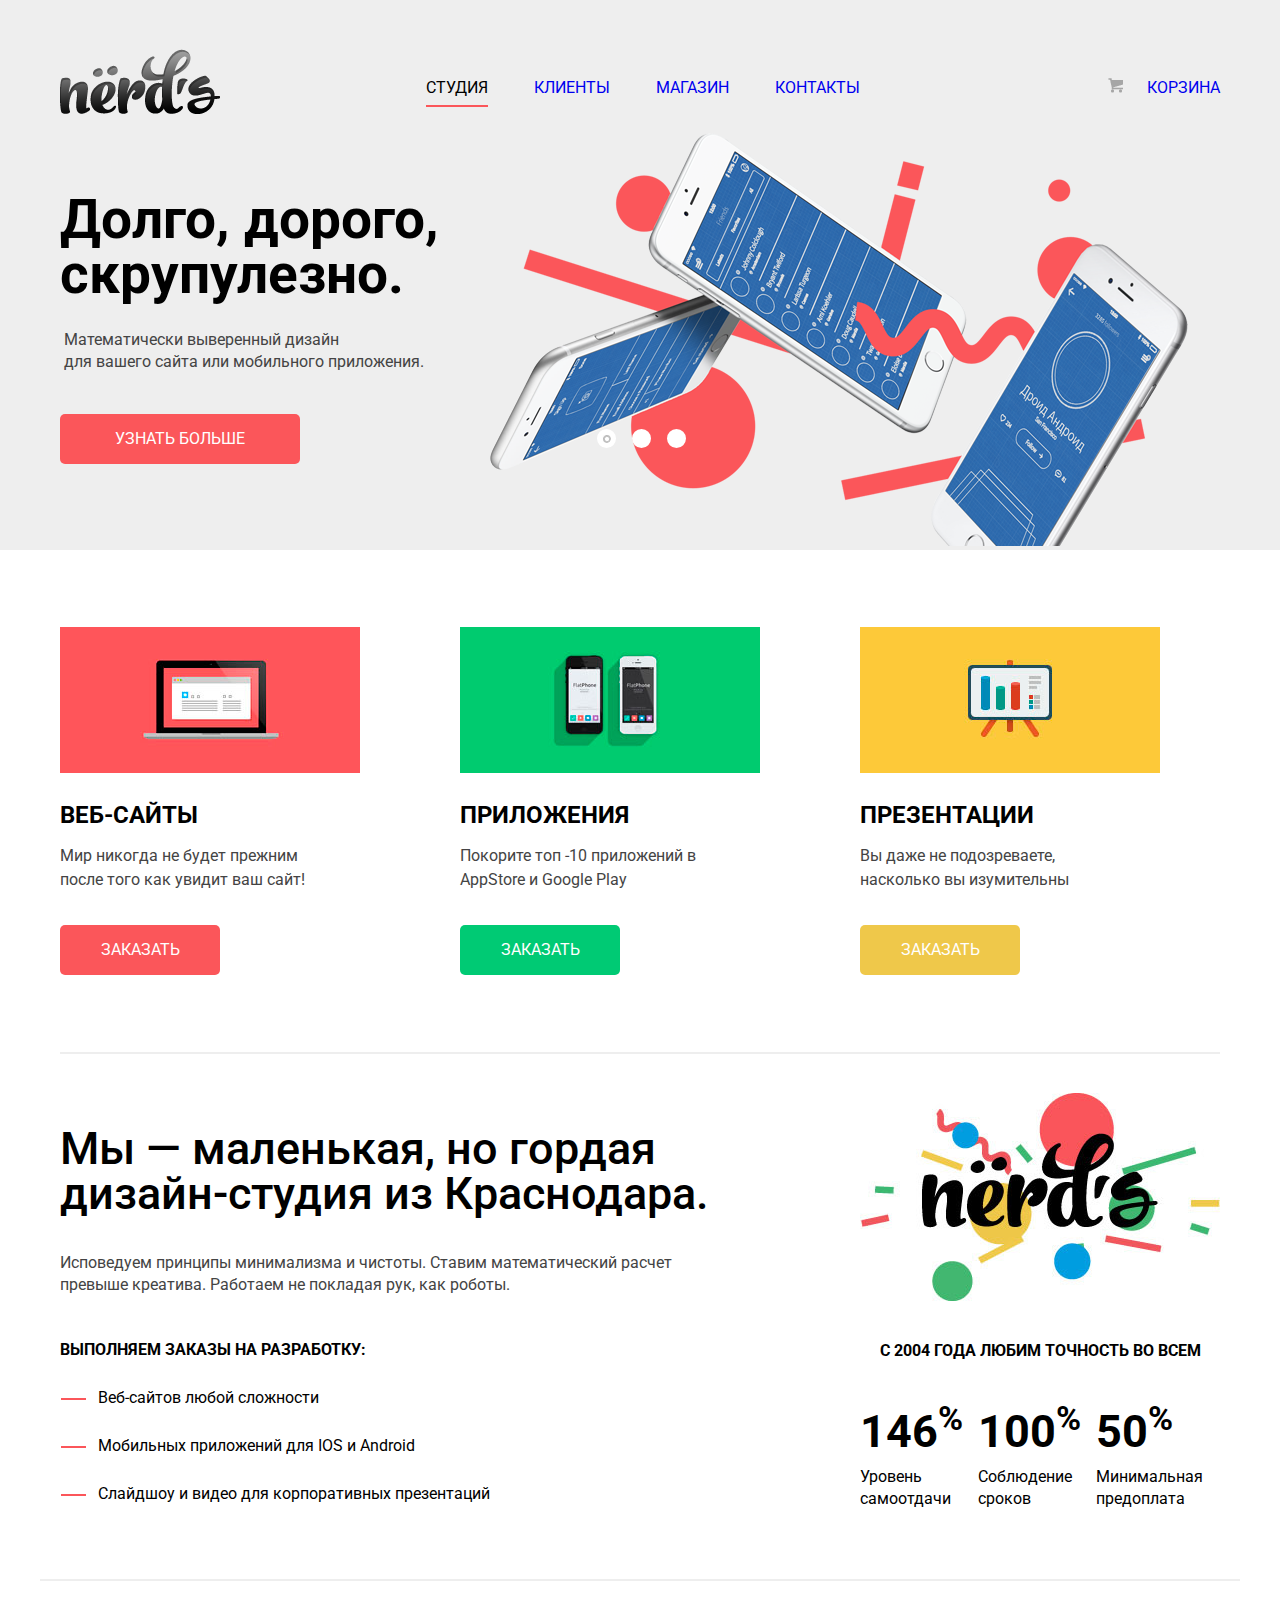
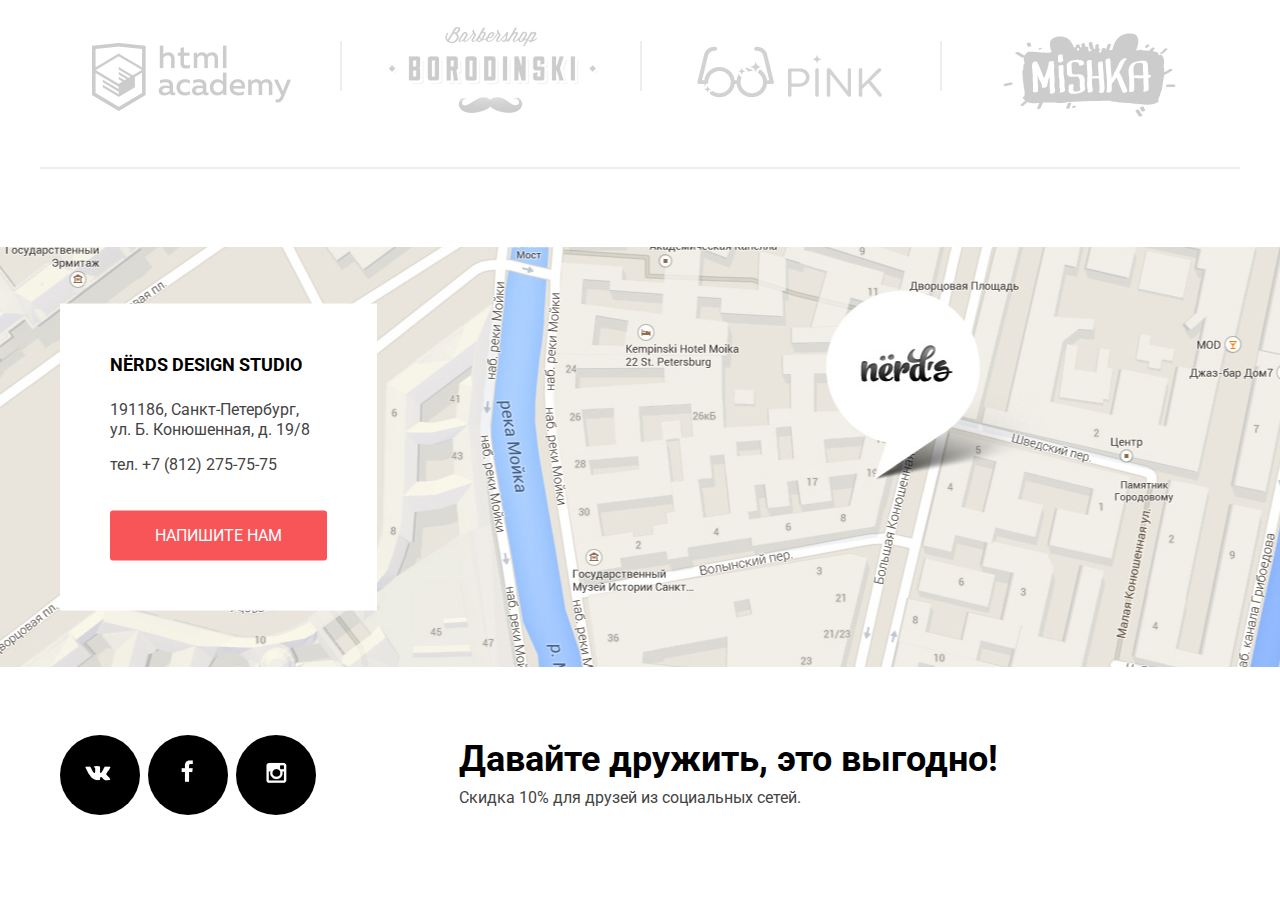
==== commit f780a4de: "исправления после проверки" ====
--- a/index.html
+++ b/index.html
@@ -38,27 +38,28 @@
                <div class="slides">
                   <div class="slide">
                      <div class="slide-text">
-                        <div class="slide-title">Долго, дорого, скрупулезно.</div>
-                        <p>Математически выверенный дизайн<br>
-                           для вашего сайта или мобильного приложения.
-                        </p>
+                        <h3>Долго, дорого, скрупулезно.</h3>
+<p> Математически выверенный дизайн
+ для вашего сайта или мобильного приложения.
+</p>
                         <a class="btn" href="#">УЗНАТЬ БОЛЬШЕ</a>
                      </div>
                   </div>
                   <div class="slide">
                      <div class="slide-text">
-                        <div class="slide-title">Любим математику, как никто другой</div>
-                        <p>Никакого креатива, только математические формулы<br>для расчета идеальных пропорций.
-                        </p>
+                        <h3>Любим математику как никто другой</h3>
+<p>Никакого креатива, только математические формулы 
+для расчета идеальных пропорций.
+</p>
                         <a class="btn" href="#">УЗНАТЬ БОЛЬШЕ</a>
                      </div>
                   </div>
                   <div class="slide">
                      <div class="slide-text">
-                        <div class="slide-title">Только ночь,<br> только хардкор</div>
-                        <p>Работать днем, как все? Мы против этого.<br>
-                           Ближе к полуночи работа только начинается
-                        </p>
+                        <h3>Только ночь,<br> только хардкор</h3>
+<p>Работать днем, как все? Мы против этого.
+Ближе к полуночи работа только начинается
+</p>
                         <a class="btn" href="#">УЗНАТЬ БОЛЬШЕ</a>
                      </div>
                   </div>
@@ -70,7 +71,7 @@
          <div class="production-web">
             <img src="img/production-web.jpg" width="300" height="146" alt="веб-сайты"> 
             <h3>ВЕБ-САЙТЫ</h3>
-            <p>Мир никогда не будет прежним<br>
+            <p>Мир никогда не будет прежним
                после того как увидит ваш сайт!
             </p>
             <a href="#">ЗАКАЗАТЬ</a> 
@@ -78,7 +79,7 @@
          <div class="production-app">
             <img src="img/production-app.jpg" width="300" height="146" alt="приложения">
             <h3>ПРИЛОЖЕНИЯ</h3>
-            <p>Покорите топ -10 приложений в<br>
+            <p>Покорите топ -10 приложений в
                AppStore и Google Play
             </p>
             <a href="#">ЗАКАЗАТЬ</a>
@@ -86,7 +87,7 @@
          <div class="production-pres">
             <img src="img/production-pres.jpg" width="300" height="146" alt="презентации">
             <h3>ПРЕЗЕНТАЦИИ</h3>
-            <p>Вы даже не подозреваете,<br>
+            <p>Вы даже не подозреваете,
                насколько вы изумительны
             </p>
             <a href="#">ЗАКАЗАТЬ</a>
@@ -98,8 +99,7 @@
                дизайн-студия из Краснодара.
             </div>
             <p>Исповедуем принципы минимализма и чистоты. Ставим математический расчет превыше креатива. Работаем не покладая рук, как роботы.</p>
-            <div class="column-work"> ВЫПОЛНЯЕМ ЗАКАЗЫ НА РАЗРАБОТКУ:
-            </div>
+            <h4> ВЫПОЛНЯЕМ ЗАКАЗЫ НА РАЗРАБОТКУ:</h4>
             <ul>
                <li>Веб-сайтов любой сложности</li>
                <li>Мобильных приложений для IOS и Android</li>
--- a/css/style.css
+++ b/css/style.css
@@ -11,10 +11,8 @@
 
 .container {
     width: 1160px;
-/*    justify-content: space-between;*/
     margin-left: auto;
     margin-right: auto;
-/*    display: flex;*/
     padding-left: 20px;
     padding-right: 20px;
 }
@@ -22,9 +20,6 @@
 
 /* common */
 
-.btn {
-
-}
 
 .lead {
     font-size: 45px;
@@ -74,10 +69,10 @@
     margin-top: 49px;
 }
 .nav-logo:hover {
-  opacity: 0.8;
+    opacity: 0.8;
 }
 .nav-logo:active {
-  opacity: 0.3;
+    opacity: 0.3;
 }
 .nav-menu {
     margin-top: 77px;
@@ -123,7 +118,6 @@
 .slider {
     position: relative;
     height: 430px;
-    width: 1160px
 }
 .slider input[type=radio] {
     position: absolute;
@@ -154,7 +148,7 @@
 #btn-1:checked ~ .slider-controls label[for="btn-1"],
 #btn-2:checked ~ .slider-controls label[for="btn-2"],
 #btn-3:checked ~ .slider-controls label[for="btn-3"] { 
-    background:#c1c1c1;
+    background: url(../img/active.jpg);
 }
 .slide {
     position: absolute;
@@ -171,13 +165,15 @@
 }
 .slide-text p {
     margin-top: 27px;
-}
-.slide-title {
+    white-space: pre-wrap;
+}
+.slide-text h3 {
     font-size: 55px;
     line-height: 55px;
     font-weight: bold;
     color: black;
     padding-top: 42px;
+    margin-top: 0;
 }
 .slide .btn {
     display: block;
@@ -238,6 +234,9 @@
 .categories p {
     line-height: 24px;
 }
+.production-web p,.production-app p,.production-pres p {
+    width: 260px;
+}
 .production-web a {
     display: inline-block;
     width: 160px;
@@ -296,8 +295,6 @@
     color: #edc47c;
 }
 
-
-
 /*Catalog*/
 
 .catalog {
@@ -305,11 +302,13 @@
     justify-content: space-between;
     padding-top: 22px;
 }
-.filter-title {
+.catalog-column-left h5 {
    font-size: 19px;
-/*   line-height: 30px;*/
-    font-weight: bold;
-}
+   font-weight: bold;
+   margin-bottom: 0;
+   margin-top: 0;
+}
+
 .layout {
     padding-top: 60px;
 }
@@ -319,42 +318,48 @@
     padding: 0;
 }
 .layout li {
-  line-height: 28px;
-  position: relative;
-  padding-bottom: 12px;
-}
-.layout input {
-  margin-right: 25px;
-}
-.layout input:before { 
+    line-height: 28px;
+    padding-bottom: 12px;
+}
+.layout label {
+    margin-right: 25px;
+    position: relative;
+    cursor: pointer;
+}
+.layout label:before { 
     content: "";
     width: 25px;
     height: 25px;
     position: absolute;
-    top: 1px;
-    left: 0px;
+    top: 0px;
+    left: -42px;
     background: #ffffff url(../img/sprite.png) no-repeat;
     cursor: pointer;
     background-position: -82px -247px;
 }
-.layout input:checked:before {
+.layout input:checked + label:before {
    background-position: -178px -247px;
 }
+.layout input {
+/*  display: none;*/
+  margin-right: 25px;
+}
+
 .features {
-  padding-top: 19px;
+    padding-top: 19px;
 }
 .features ul {
-  margin-top: 6px;
+    margin-top: 6px;
 }
 .features li {
-  position: relative;
-  line-height: 40px;
+    position: relative;
+    line-height: 40px;
 }
 .features input {
-  margin-right: 25px;
+    margin-right: 25px;
   
 }
- .features input:before { 
+ .features label:before { 
     content: "";
     width: 27px;
     height: 23px;
@@ -365,178 +370,177 @@
     cursor: pointer;
     background-position: 1px -125px;
 }
-.features input:checked:before {
-   background-position: -175px -125px;
+.features input:checked + label:before {
+    background-position: -175px -125px;
 }
 
 .catalog-column-left button {
-  width: 260px;
-  height: 50px;
-  background: #eeeeee;
-  font-weight: bold;
-  margin-top: 26px;
-  text-align: center;
-  border: 0;
-  padding: 0;
-  cursor: pointer;
+    width: 260px;
+    height: 50px;
+    background: #eeeeee;
+    font-weight: bold;
+    margin-top: 26px;
+    text-align: center;
+    border: 0;
+    padding: 0;
+    cursor: pointer;
 }
 .catalog-column-left button:hover {
-  background: #dfdfdf;
+    background: #dfdfdf;
 }
 .catalog-column-left button:active {
-  background: #d5d5d5;
-  color: #a8a8a8;
+    background: #d5d5d5;
+    color: #a8a8a8;
 }
 .sort-block {
-  display: flex;
-  justify-content: flex-end;
+    display: flex;
+    justify-content: flex-end;
 }
 .srt-link {
-  text-decoration: none;
-  font-size: 14px;
-  padding-right: 33px;
-  color: #6b6b6b;
-  opacity: 0.3;
+    text-decoration: none;
+    font-size: 14px;
+    padding-right: 33px;
+    color: #6b6b6b;
+    opacity: 0.3;
 }
 .srt-link:hover {
-  opacity: 0.6;
+    opacity: 0.6;
 }
 .srt-link:active {
-  opacity: 1;
+    opacity: 1;
 }
 .srt-text {
-  font-size: 18px;
-  font-weight: bold;
-  align-self: flex-start;
-  margin-right: auto;
+    font-size: 18px;
+    font-weight: bold;
+    align-self: flex-start;
+    margin-right: auto;
 }
 
 .icon-down {
-  width: 14px;
-  height: 11px;
-  background: url(../img/sprite.png);
-  background-position: -851px -100px;
-  opacity: 0.2;
-  position: relative;
-  top: 4px;
+    width: 14px;
+    height: 11px;
+    background: url(../img/sprite.png);
+    background-position: -851px -100px;
+    opacity: 0.2;
+    position: relative;
+    top: 4px;
 }
 
 .icon-up {
-  width: 14px;
-  height: 11px;
-  background: url(../img/sprite.png);
-  background-position: -749px -100px;
-  opacity: 0.2;
-  position: relative;
-  top: 4px;
-  margin-left: 14px;
+    width: 14px;
+    height: 11px;
+    background: url(../img/sprite.png);
+    background-position: -749px -100px;
+    opacity: 0.2;
+    position: relative;
+    top: 4px;
+    margin-left: 14px;
 }
 .icon-down:hover,.icon-up:hover {
-  opacity: 0.4;
+    opacity: 0.4;
 }
 .icon-down:active,.icon-up:active {
-  opacity: 1;
+    opacity: 1;
 }
 
 /*shop*/
 
 .works {
-  display: flex;
-  flex-wrap: wrap;
-  justify-content: space-between;
-  width: 760px;
-  padding-top: 50px;
+    display: flex;
+    flex-wrap: wrap;
+    justify-content: space-between;
+    width: 760px;
+    padding-top: 50px;
 }
 .works a {
     display: inline-block;
     margin-bottom: 32px;
 }
 .work {
-  position: relative;
+    position: relative;
  }
 
 .work:before {
-   display: block;
-   content: url(../img/browser.png.png);
-   opacity: 0.12;
-   cursor: pointer;
-   height: 40px;
+     display: block;
+     content: url(../img/browser.png.png);
+     opacity: 0.12;
+     cursor: pointer;
+     height: 40px;
 }
 .work:hover:before {
-  opacity: 1;
+    opacity: 1;
 }
 .works-window {
-  position: absolute;
-  top: 390px;
-  width: 360px;
-  height: 230px;
-  background: #eeeeee;
-  text-align: center;
-/*  opacity: 0;*/
-  display: none;
+    position: absolute;
+    top: 390px;
+    width: 360px;
+    height: 230px;
+    background: #eeeeee;
+    text-align: center;
+    display: none;
 }
 .work:hover .works-window {
-  display: block;
+    display: block;
 }
 .works-window h4 {
-  font-size: 18px;
-  line-height: 32px;
-  margin-bottom: 10px;
+    font-size: 18px;
+    line-height: 32px;
+    margin-bottom: 10px;
 }
 .works-window a {
-  width: 200px;
-  height: 50px;
-  line-height: 50px;
-  background: #fb565a;
-  border-radius: 3px;
-  color: #ffffff;
-  text-decoration: none;
-  margin: 0;
+    width: 200px;
+    height: 50px;
+    line-height: 50px;
+    background: #fb565a;
+    border-radius: 3px;
+    color: #ffffff;
+    text-decoration: none;
+    margin: 0;
 }
 .works-window a:hover {
-  background: #e74246;
+    background: #e74246;
 }
 .works-window a:active {
-  background: #d7373b;
+    background: #d7373b;
 }
 .pagenav {
-  padding-top: 27px;
-  padding-bottom: 62px;
+    padding-top: 27px;
+    padding-bottom: 62px;
 }
 
 .pagenum {
-  display: inline-block;
-  width: 50px;
-  height: 50px;
-  line-height: 50px;
-  color: #000000;
-  font-weight: 500;
-  text-align: center;
-  text-decoration: none;
-  background: url(../img/page-active.png);
-  margin-right: 7px;
+    display: inline-block;
+    width: 50px;
+    height: 50px;
+    line-height: 50px;
+    color: #000000;
+    font-weight: 500;
+    text-align: center;
+    text-decoration: none;
+    background: url(../img/page-active.png);
+    margin-right: 7px;
 }
 
 .pagenum:nth-child(2) {
-  background: url(../img/page-btn.png);
+    background: url(../img/page-btn.png);
 }
 .pagenum:nth-child(3) {
-  background: url(../img/page-btn.png);
+    background: url(../img/page-btn.png);
 }
 .pagenav .next {
-  width: 264px;
-  height: 50px;
-  background: #eeeeee;
-  color: #000000;
-  text-align: center;
-  line-height: 50px;
-  font-weight: 500;
+    width: 264px;
+    height: 50px;
+    background: #eeeeee;
+    color: #000000;
+    text-align: center;
+    line-height: 50px;
+    font-weight: 500;
 }
 .pagenum:hover {
-  background: #dfdfdf;
+    background: #dfdfdf;
 }
 .pagenum:active {
-  background: #d5d5d5;
+    background: #d5d5d5;
 }
 .range-filter {
     padding-top: 52px;
@@ -555,80 +559,81 @@
 }
 
 .range-controls .scale {
-  height: 2px;
-  background: #d7dcde;
+    height: 2px;
+    background: #d7dcde;
 }
 
 .range-controls .bar {
-  width: 70%;
-  height: 2px;
-  background: #00ca74;
+    width: 70%;
+    height: 2px;
+    background: #00ca74;
 }
 
 .range-controls .toggle {
-  position: absolute;
-  top: 30px;
-  left: 0px;
-  width: 4px;
-  height: 4px;
-  cursor: pointer;
-  border: 8px solid #fff;
-  border-radius: 50%;
-  background: #ababab;
-  box-shadow: 0 2px 1px 0 #cfcfcf;
+    position: absolute;
+    top: 30px;
+    left: 0px;
+    width: 4px;
+    height: 4px;
+    cursor: pointer;
+    border: 8px solid #fff;
+    border-radius: 50%;
+    background: #ababab;
+    box-shadow: 0 2px 1px 0 #cfcfcf;
 }
 
 .range-controls .toggle-min {
-  left: 18px;
+    left: 18px;
 }
 
 .range-controls .toggle-max {
-  left: 160px;
+    left: 160px;
 }
 
 .price-controls {
-  font-size: 0;
+    font-size: 0;
 }
 
 .price-controls label {
-  font-size: 16px;
-  display: inline-block;
-  width: 50%;
+    font-size: 16px;
+    display: inline-block;
+    width: 50%;
 }
 
 .max-price {
-  text-align: right;
+    text-align: right;
 }
 
 .price-controls input {
-  width: 60px;
-  margin-left: 8px;
-  padding: 8px 10px;
-  text-align: center;
-  color: #283136;
-  border: none;
-  border-radius: 5px;
-  background: #f1f1f1;
+    width: 60px;
+    margin-left: 8px;
+    padding: 8px 10px;
+    text-align: center;
+    color: #283136;
+    border: none;
+    border-radius: 5px;
+    background: #f1f1f1;
 }
 
 /* Promo */
 
 .column {
-  position: relative;
-}
+    position: relative;
+}
+
 .column:before {
-  position: absolute;
-  top: 63px;
-  content: url(../img/divide.png);
+    position: absolute;
+    top: 63px;
+    content: url(../img/divide.png);
 }
 .column {
     display: flex;
     justify-content: space-around;
     padding-top: 101px;
 }
+
 .column li {
     list-style-type: none;
-/*    margin-left: 24px;*/
 }
 .column-right {
     width: 500px; 
@@ -667,10 +672,11 @@
     left: -37px;
     top: 24px;
 }
-.column-work {
+.column-left h4 {
     line-height: 22px;
     font-weight: 700;
-     margin-top: 43px;
+    margin-top: 43px;
+    margin-bottom: 0;
 }
 
 .column-right-work {
@@ -685,9 +691,9 @@
     font-weight: bold;
 }
 .column-logo {
-      margin-top: 17px;
+    margin-top: 17px;
 /*    margin-left: 130px;*/
-      margin-bottom: 14px;
+    margin-bottom: 14px;
 /*      text-align: right;*/
 }
 
@@ -698,33 +704,26 @@
     position: relative;
     display: flex;
     justify-content: space-between;
-    padding-bottom: 78px;
-    padding-top: 50px;
-}
-.friends-logo::before {
-  position: absolute;
-  top: 31px;
-  content: url(../img/divide.png);
-}
-.friends-logo::after {
-  position: absolute;
-  top: 214px;
-  content: url(../img/divide.png);
-}
+    margin-top: 45px;
+    border-bottom: 2px solid #eeeeee;
+    margin-bottom: 78px;
+    border-top: 2px solid #eeeeee;
+}
+
 .friends-logo a {
-  position: relative;
+    position: relative;
 }
 .friends-logo a::after {
-  position: absolute;
-  left: 280px;
-  top: 60px;
-  content:"";
-  width: 2px;
-  height: 50px;
-  background: #eeeeee;
+    position: absolute;
+    left: 280px;
+    top: 60px;
+    content:"";
+    width: 2px;
+    height: 50px;
+    background: #eeeeee;
 }
 .friends-logo a:last-child:after {
-  background: #ffffff;
+    background: #ffffff;
 }
 .opacity {
     filter: opacity(0.2);
@@ -745,50 +744,50 @@
     background: url(../img/map.jpg) no-repeat center center;
 }
 .map img {
-  width: 100%;
-  height: auto;
+    width: 100%;
+    height: auto;
 }
 .contacts {
-  position: absolute;
-  top: 50%;
-  transform: translateY(-50%);
-  left: 50%;
-  margin-left: -580px;
-  background: #ffffff;
-  padding:  50px;
-}
-.contacts h4 {
-  font-size: 18px;
-  margin-top: 0px;
+    position: absolute;
+    top: 50%;
+    transform: translateY(-50%);
+    left: 50%;
+    margin-left: -580px;
+    background: #ffffff;
+    padding:  50px;
+}
+  .contacts h4 {
+    font-size: 18px;
+    margin-top: 0px;
 }
 .contacts p {
-  font-size: 16px;
-  font-weight: 400;
-  line-height: 20px;
-/*  padding-left: 50px;*/
+    font-size: 16px;
+    font-weight: 400;
+    line-height: 20px;
+  /*  padding-left: 50px;*/
 }
 .contacts .address {
-  display: inline-block;
-  padding-bottom: 15px;
+    display: inline-block;
+    padding-bottom: 15px;
 }
 .contacts a {
-  display: inline-block;
-  text-decoration: none;
-  background: #f85559;
-  width: 217px;
-  height: 50px;
-  border-radius: 3px;
-  text-align: center;
-  line-height: 50px;
-  color: #ffffff;
-/*  margin-left: 50px;*/
-/*  margin-top: 22px;*/
+    display: inline-block;
+    text-decoration: none;
+    background: #f85559;
+    width: 217px;
+    height: 50px;
+    border-radius: 3px;
+    text-align: center;
+    line-height: 50px;
+    color: #ffffff;
+  /*  margin-left: 50px;*/
+  /*  margin-top: 22px;*/
 }
 .contacts-feedback {
-  margin-top: 20px;
+    margin-top: 20px;
 }
 .contacts-feedback:hover {
-  background: #e74246;
+    background: #e74246;
 }
 .contacts-feedback:active {
     background-color: #d7373b;
@@ -798,74 +797,74 @@
 /*pop-up*/
 
 .modal-content {
-  position: fixed;
-  left: 50%;
-  top: 50%;
-  transform: translateX(-50%) translateY(-50%);
-  width: 960px;
-  height: 592px;
-  background: #ffffff;
-  box-shadow: 0 30px 50px #717272;
-  z-index: 2;
-  display: none;
+    position: fixed;
+    left: 50%;
+    top: 50%;
+    transform: translateX(-50%) translateY(-50%);
+    width: 960px;
+    height: 592px;
+    background: #ffffff;
+    box-shadow: 0 30px 50px #717272;
+    z-index: 2;
+    display: none;
 }
 .modal-in {
-  position: relative;
-  width: 760px;
-  margin-left: auto;
-  margin-right: auto;
+    position: relative;
+    width: 760px;
+    margin-left: auto;
+    margin-right: auto;
 }
 .modal-content-title {
-  padding-top: 72px;
-  font-weight: 500;
-  font-size: 45px;
-  padding-bottom: 40px;
-  margin: 0;
+    padding-top: 72px;
+    font-weight: 500;
+    font-size: 45px;
+    padding-bottom: 40px;
+    margin: 0;
 }
 .modal-in input {
-  display:block;
-}
+    display:block;
+}  
 .modal-input {
-  font-weight: bold;
-  line-height: 30px;
-  display: flex;
-  justify-content: space-between;
-  flex-wrap: wrap;
-  padding-bottom: 28px;
+    font-weight: bold;
+    line-height: 30px;
+    display: flex;
+    justify-content: space-between;
+    flex-wrap: wrap;
+    padding-bottom: 28px;
 }
 .modal-input input {
-  padding-left: 10px;
+    padding-left: 10px;
 }
 .name-input {
-  width: 360px;
-  height: 50px;
+    width: 360px;
+    height: 50px;
 }
 .e-mail {
-  width: 360px;
-  height: 50px;
+    width: 360px;
+    height: 50px;
 }
 textarea {
-  color: #b1b1b1;
-  padding-top: 12px;
-  padding-left: 10px;
+    color: #b1b1b1;
+    padding-top: 12px;
+    padding-left: 10px;
 }
 .modal-content-letter{
-  font-weight: bold;
-  line-height: 30px;
+    font-weight: bold;
+    line-height: 30px;
 }
 .modal-send {
-  width: 260px;
-  height: 50px;
-  background-color: #fb565a;
-  cursor: pointer;
-  color: #ffffff;
-  padding: 0;
-  border: 0;
-  margin-top: 33px;
-  border-radius: 3px;
+    width: 260px;
+    height: 50px;
+    background-color: #fb565a;
+    cursor: pointer;
+    color: #ffffff;
+    padding: 0;
+    border: 0;
+    margin-top: 33px;
+    border-radius: 3px;
 }
 .modal-send:hover {
-  background: #e74246;
+    background: #e74246;
 }
 .modal-send:active {
     background-color: #d7373b;
@@ -873,28 +872,28 @@
 }
 
 .modal-content-close {
-  position: absolute;
-  top: 80px;
-  left: 750px;
-  width: 20px;
-  height: 20px;
-  font-size: 0;
-  background-image: url(../img/close-cros.png);
-  cursor: pointer;
-  opacity: 0.3;
-  border: 0;
-  padding: 0;
-  outline-color: #fb565a;
+    position: absolute;
+    top: 80px;
+    left: 750px;
+    width: 20px;
+    height: 20px;
+    font-size: 0;
+    background-image: url(../img/close-cros.png);
+    cursor: pointer;
+    opacity: 0.3;
+    border: 0;
+    padding: 0;
+    outline-color: #fb565a;
 }
 .modal-content-close:hover {
-  opacity: 1;
+    opacity: 1;
 }
 .modal-content-close:active {
-  opacity: 0.1;
+    opacity: 0.1;
 
 }
 .modal-content-show {
-  display: block;
+    display: block;
 }
 
 /* footer */
@@ -926,34 +925,34 @@
     width: 33.3%;
 }
 .footer-social a {
-      display: inline-block;
-      width: 80px;
-      height: 80px;
-      border-radius: 40px;
-      margin-right: 4px;
+     display: inline-block;
+     width: 80px;
+     height: 80px;
+     border-radius: 40px;
+     margin-right: 4px;
 /*      margin-top: 60px; */
-      background-image: url(../img/sprite.png);
-      background-color: #000000;
-      background-repeat: no-repeat;  
-      font-size: 0px;
-      text-decoration: none;
+     background-image: url(../img/sprite.png);
+     background-color: #000000;
+     background-repeat: no-repeat;  
+     font-size: 0px;
+     text-decoration: none;
 
 }
 .social.vk {
-        background-position: 25px 27px;
+      background-position: 25px 27px;
 }
 .social.fb {
-       background-position: -65px 25px;
+      background-position: -65px 25px;
 }
 
 .social.insta {
-        background-position: -153px 26px;
+      background-position: -153px 26px;
 }
 .footer-social a:hover {
-       background-color: #e74246;
+      background-color: #e74246;
 }
 .footer-social a:active {
-       background-color: #d7373b;
-}
-
-
+      background-color: #d7373b;
+}
+
+
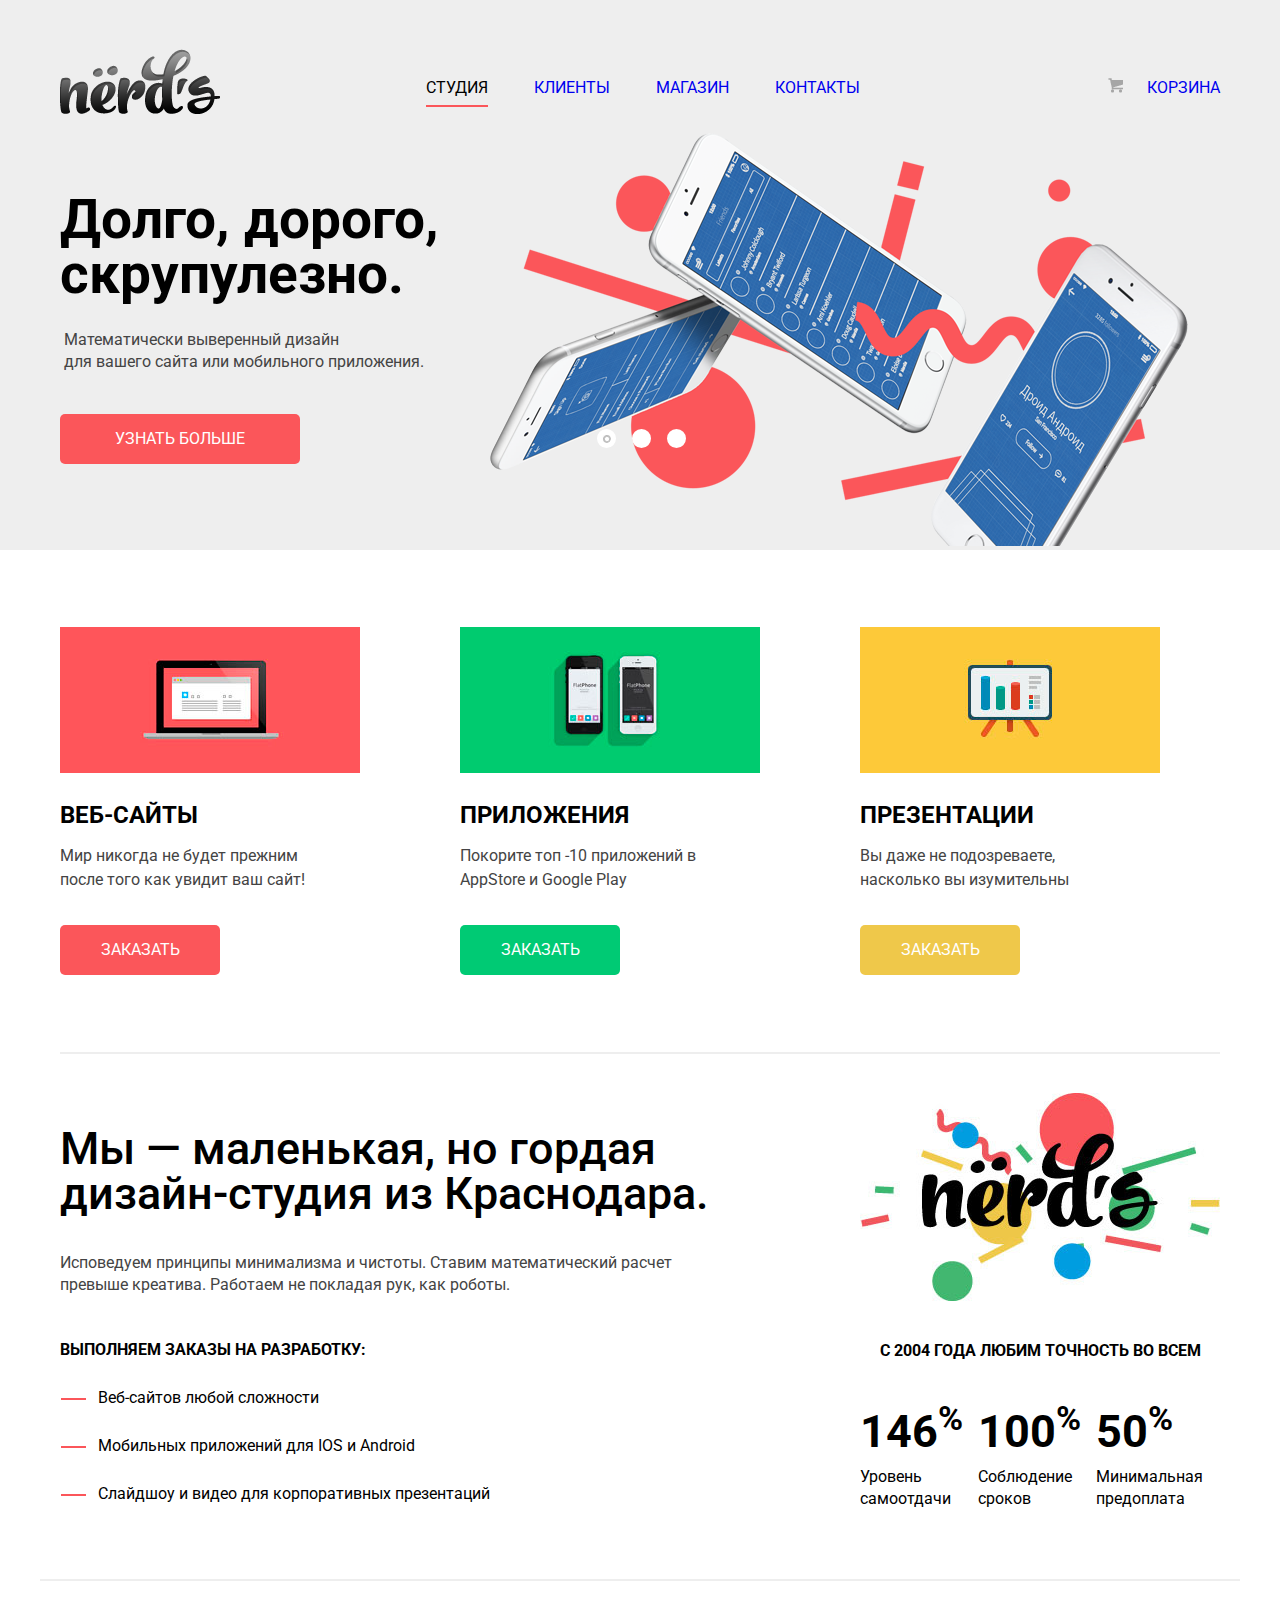
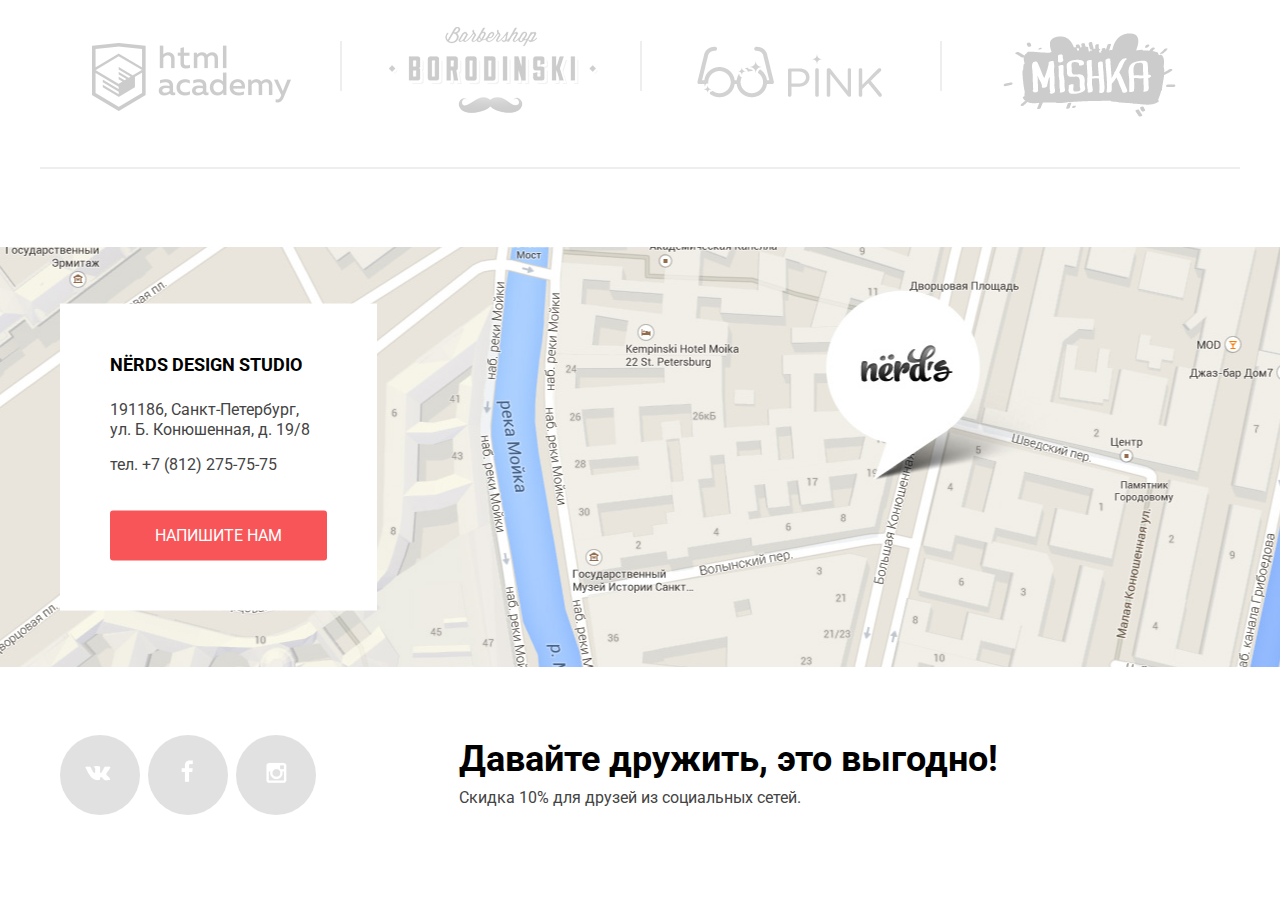
==== commit 02367cc3: "правки инпутов" ====
--- a/index.html
+++ b/index.html
@@ -161,19 +161,6 @@
             <button class="modal-content-close" type="button" title="Закрыть">Закрыть</button>
          </div>
       </div>
-      <script> 
-         var link = document.querySelector(".contacts-feedback");
-         var popup = document.querySelector(".modal-content");
-         var close = popup.querySelector(".modal-content-close");
-         
-         link.addEventListener("click", function(event) {
-           event.preventDefault();
-           popup.classList.add("modal-content-show");
-         });
-         close.addEventListener("click", function(event) {
-           event.preventDefault();
-           popup.classList.remove("modal-content-show");
-         });
-      </script>
+      <script src="js/script-min.js"></script>
    </body>
 </html>--- a/css/style.css
+++ b/css/style.css
@@ -4,7 +4,7 @@
     background-color: #ffffff;
     font-weight: normal;
     font-family: Roboto, Arial, sans-serif;
-    
+    min-width: 1200px;
 }
 
 /* layout */
@@ -56,7 +56,7 @@
 
 .main-header {
     background-color: #eeeeee;
-/*    height: 545px;*/
+   
 }
 
 /* nav */
@@ -359,6 +359,9 @@
     margin-right: 25px;
   
 }
+.features label {
+  cursor: pointer;
+}
  .features label:before { 
     content: "";
     width: 27px;
@@ -384,6 +387,7 @@
     border: 0;
     padding: 0;
     cursor: pointer;
+    border-radius: 3px;
 }
 .catalog-column-left button:hover {
     background: #dfdfdf;
@@ -391,6 +395,7 @@
 .catalog-column-left button:active {
     background: #d5d5d5;
     color: #a8a8a8;
+    border-top: 4px solid #bfbfbf;
 }
 .sort-block {
     display: flex;
@@ -452,28 +457,25 @@
     width: 760px;
     padding-top: 50px;
 }
-.works a {
-    display: inline-block;
+.work {
+    position: relative;
     margin-bottom: 32px;
-}
-.work {
-    position: relative;
  }
 
-.work:before {
+.work > a:before {
      display: block;
      content: url(../img/browser.png.png);
      opacity: 0.12;
      cursor: pointer;
      height: 40px;
 }
-.work:hover:before {
+.work:hover > a:before {
     opacity: 1;
 }
 .works-window {
     position: absolute;
-    top: 390px;
-    width: 360px;
+    bottom: 0px;
+    width: 100%;
     height: 230px;
     background: #eeeeee;
     text-align: center;
@@ -488,6 +490,8 @@
     margin-bottom: 10px;
 }
 .works-window a {
+    display:  inline-block;
+    margin-bottom: 32px;
     width: 200px;
     height: 50px;
     line-height: 50px;
@@ -510,6 +514,7 @@
 
 .pagenum {
     display: inline-block;
+    vertical-align: top;
     width: 50px;
     height: 50px;
     line-height: 50px;
@@ -519,6 +524,7 @@
     text-decoration: none;
     background: url(../img/page-active.png);
     margin-right: 7px;
+    border-radius: 3px;
 }
 
 .pagenum:nth-child(2) {
@@ -541,6 +547,8 @@
 }
 .pagenum:active {
     background: #d5d5d5;
+    height: 47px;
+    border-top: 3px solid #bfbfbf;
 }
 .range-filter {
     padding-top: 52px;
@@ -739,7 +747,7 @@
 
 .map {
     position: relative;
-    min-width: 1200px;
+/*    min-width: 1200px;*/
     height: 420px;
     background: url(../img/map.jpg) no-repeat center center;
 }
@@ -833,24 +841,48 @@
     padding-bottom: 28px;
 }
 .modal-input input {
-    padding-left: 10px;
-}
+    padding: 0 15px;
+    border: 2px solid #d7dcde;
+    border-radius: 3px;
+    font-family: Roboto, Arial, sans-serif;
+    font-size: 16px;
+    color: #444444;
+    box-sizing: border-box;
+}
+
 .name-input {
-    width: 360px;
+    width: 370px;
     height: 50px;
 }
 .e-mail {
-    width: 360px;
+    width: 370px;
     height: 50px;
 }
 textarea {
-    color: #b1b1b1;
-    padding-top: 12px;
-    padding-left: 10px;
+    padding: 10px 15px;
+    border: 2px solid #d7dcde;
+    border-radius: 3px;
+    font-family: Roboto, Arial, sans-serif;
+    font-size: 16px;
+    color: #444444;
+}
+.name-input:hover, .e-mail:hover, textarea:hover {
+    border: 2px solid #b4b9bb;
+}
+.name-input:focus, .e-mail:focus, textarea:focus {
+    border: 2px solid #000000;
+    outline: none;
 }
 .modal-content-letter{
     font-weight: bold;
     line-height: 30px;
+    display: block;
+}
+.modal-content-letter textarea {
+    width: 100%;
+    height: 120px;
+    box-sizing: border-box;
+    display: block;
 }
 .modal-send {
     width: 260px;
@@ -932,11 +964,18 @@
      margin-right: 4px;
 /*      margin-top: 60px; */
      background-image: url(../img/sprite.png);
-     background-color: #000000;
+     background-color: #e1e1e1;
      background-repeat: no-repeat;  
      font-size: 0px;
      text-decoration: none;
-
+      
+}
+.footer-social a:hover {
+      background-color: #e74246;
+}
+.footer-social a:active {
+      background-color: #d7373b;
+      box-shadow:  inset 0 3px 0 0 #c13135;
 }
 .social.vk {
       background-position: 25px 27px;
@@ -944,15 +983,17 @@
 .social.fb {
       background-position: -65px 25px;
 }
-
 .social.insta {
       background-position: -153px 26px;
 }
-.footer-social a:hover {
-      background-color: #e74246;
-}
-.footer-social a:active {
-      background-color: #d7373b;
-}
-
-
+.social.vk:active {
+      background-position: -198px -156px;
+}
+.social.fb:active {
+      background-position: -288px -158px;
+}
+.social.insta:active {
+      background-position: -376px -157px;
+}
+
+
